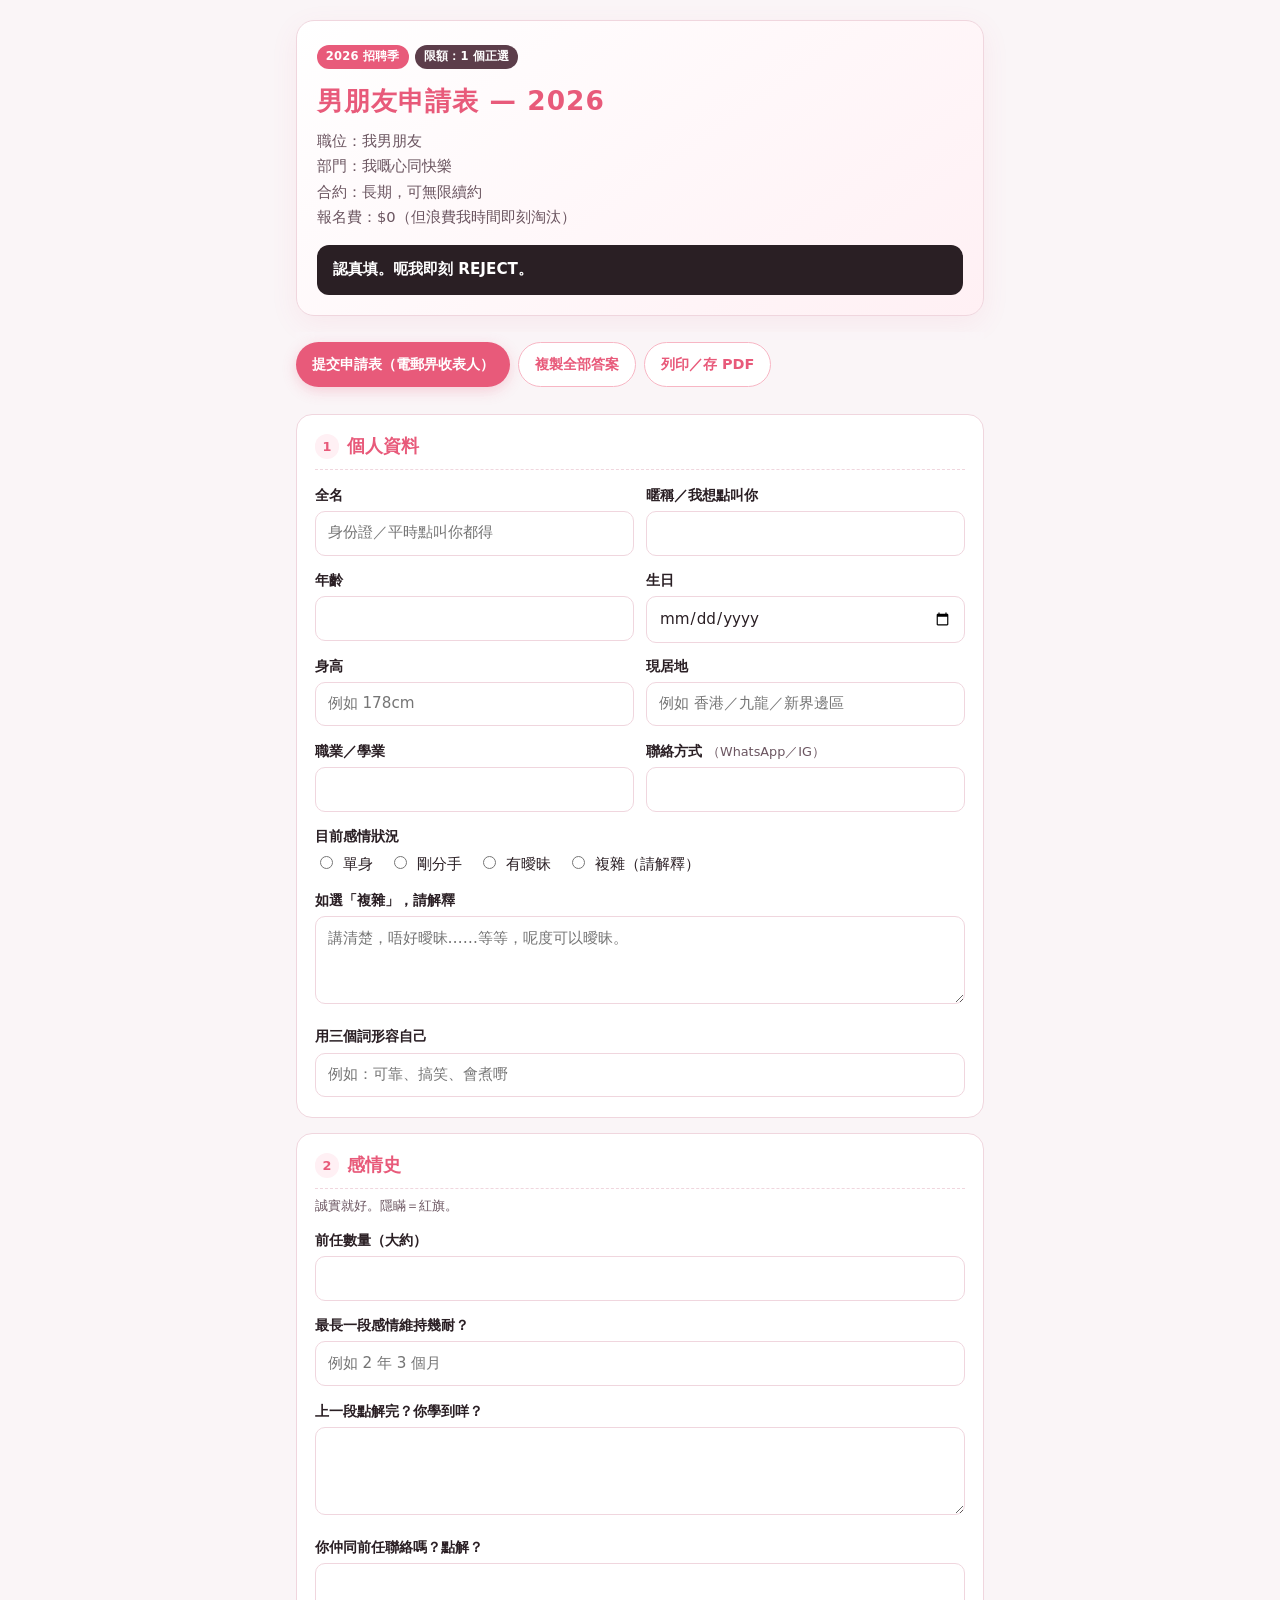
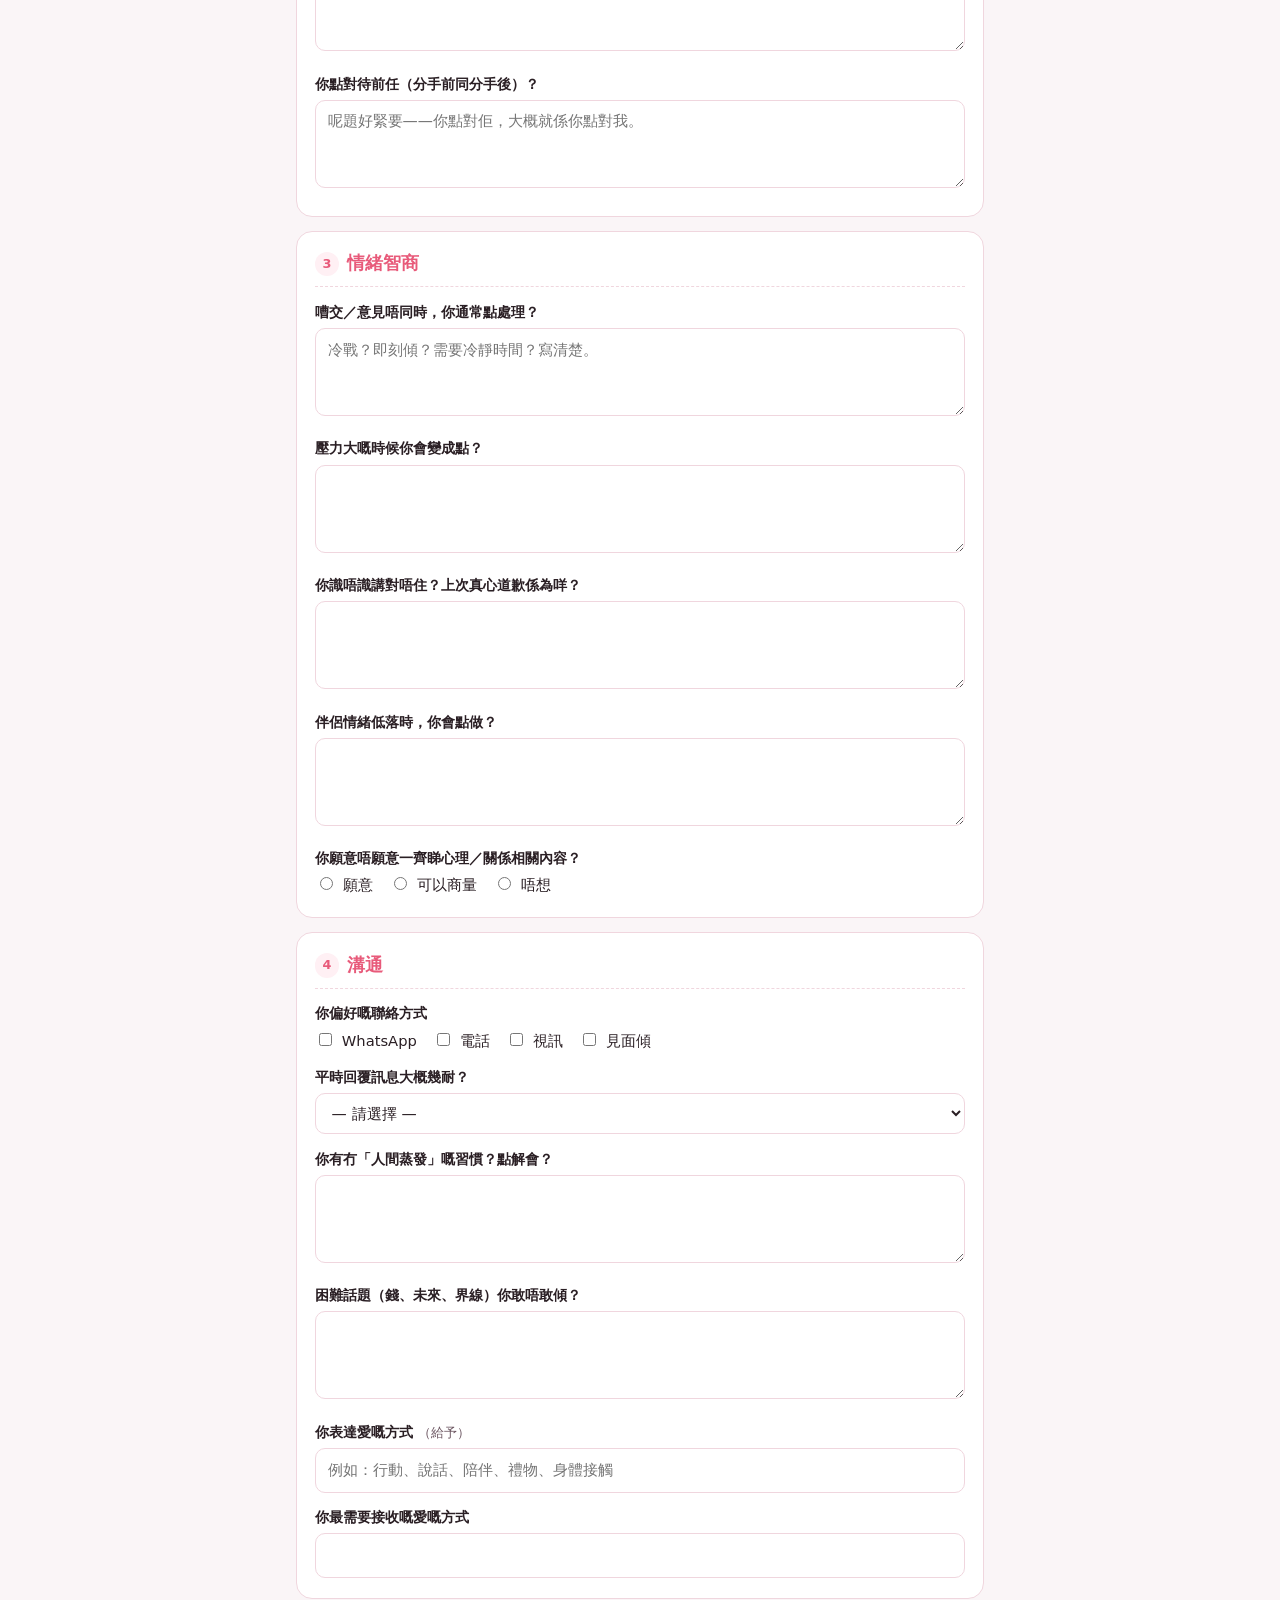
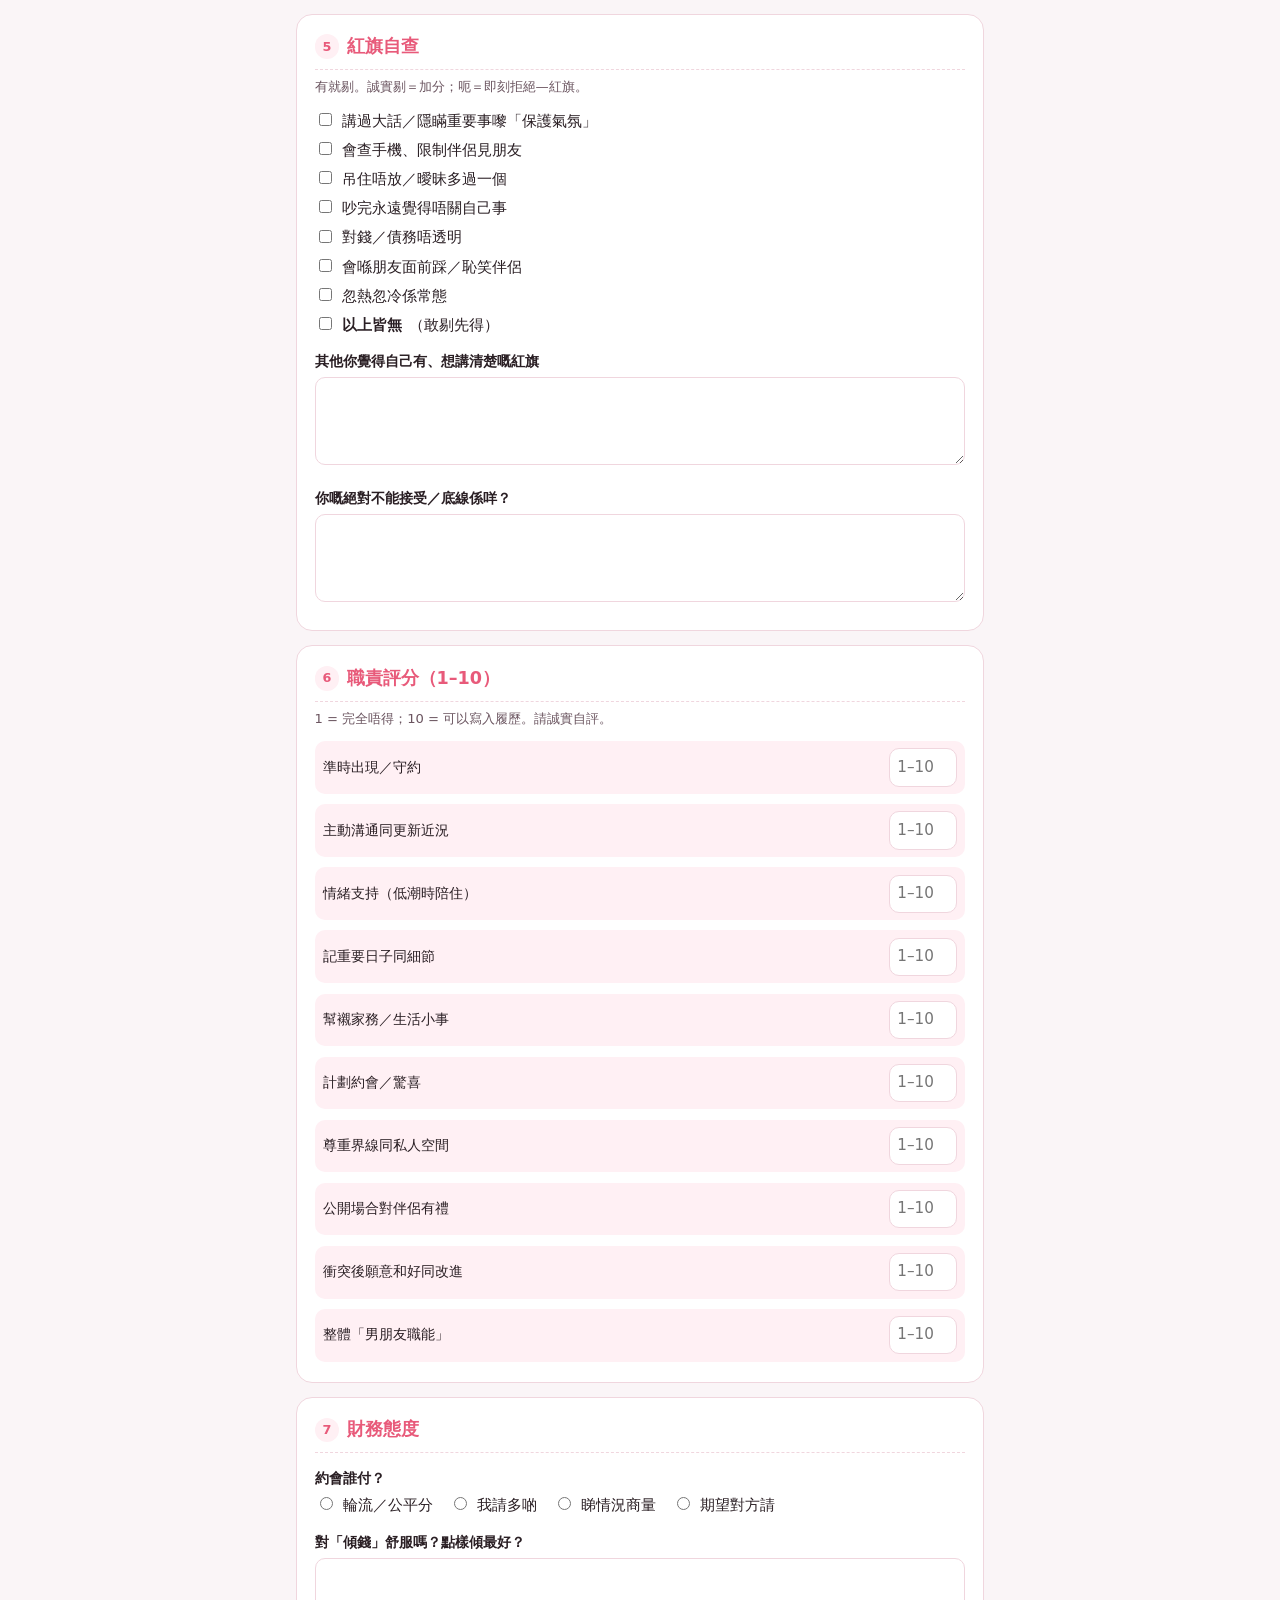
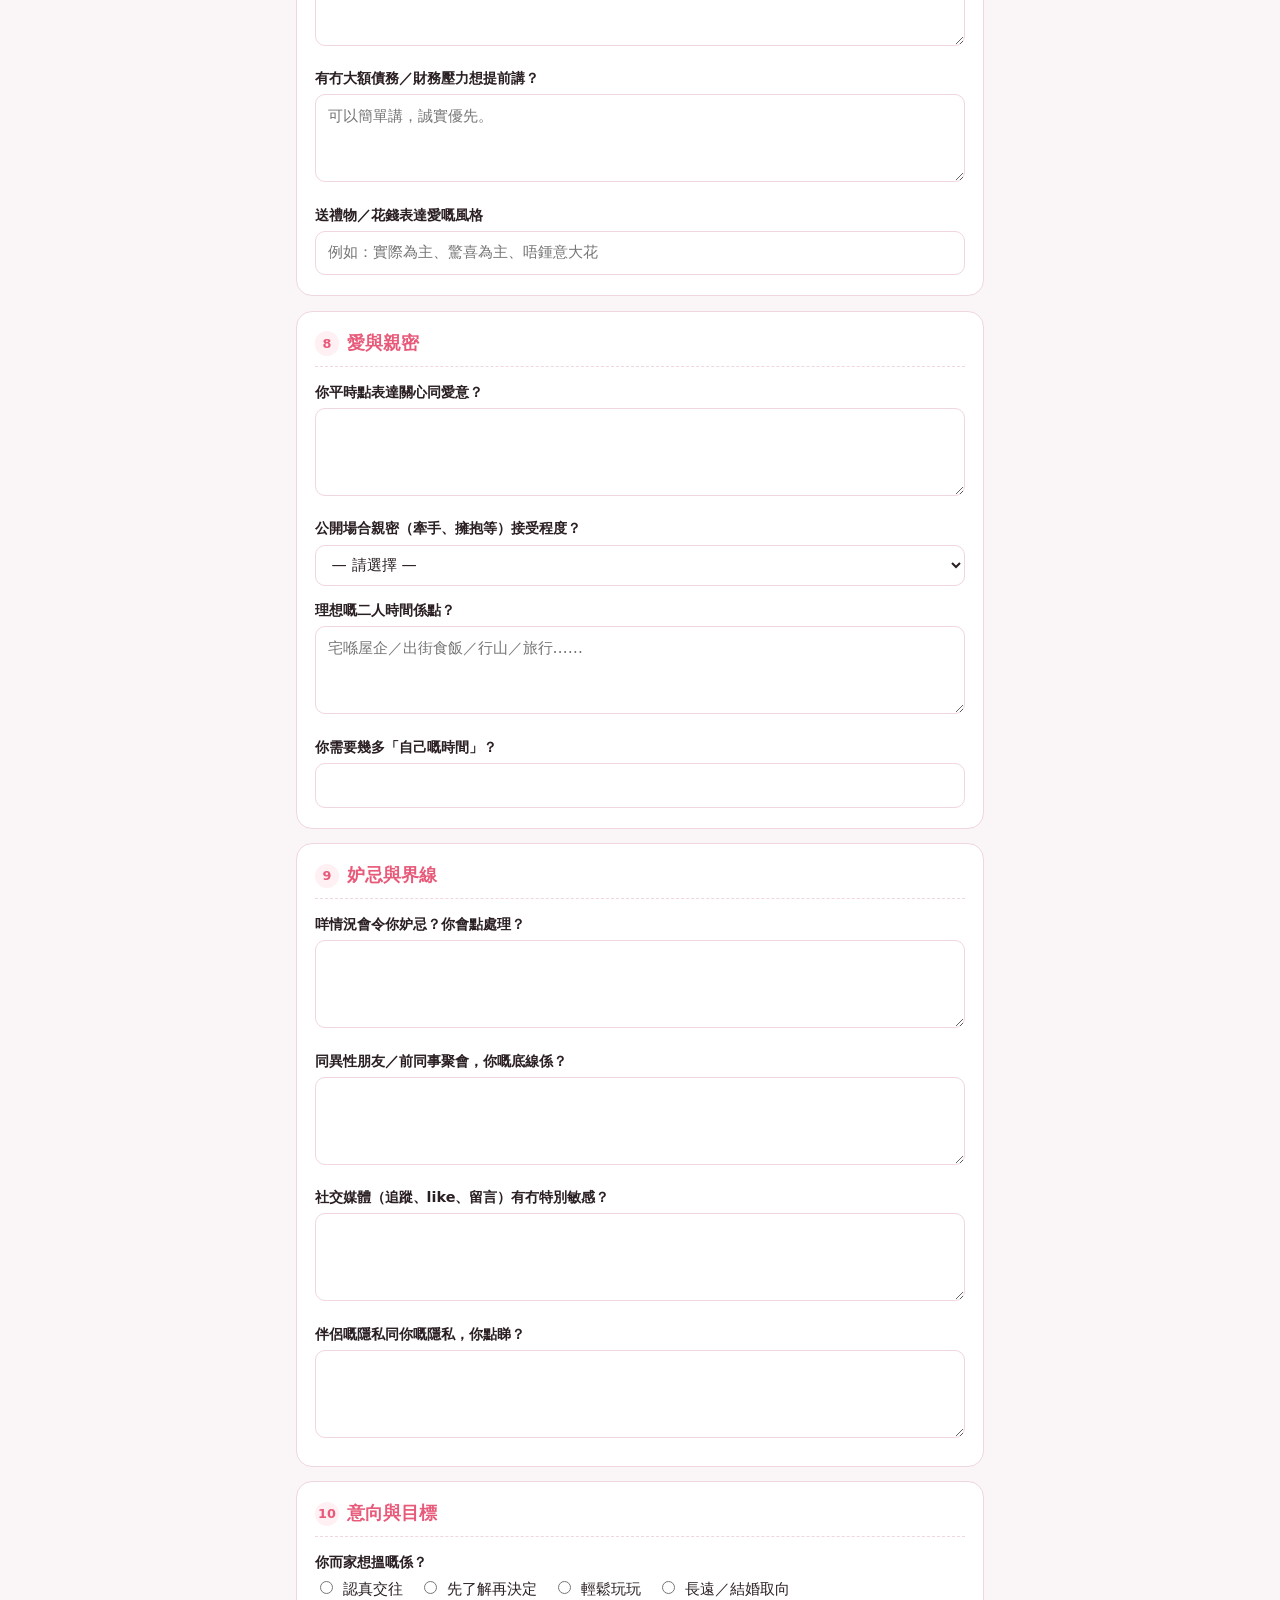
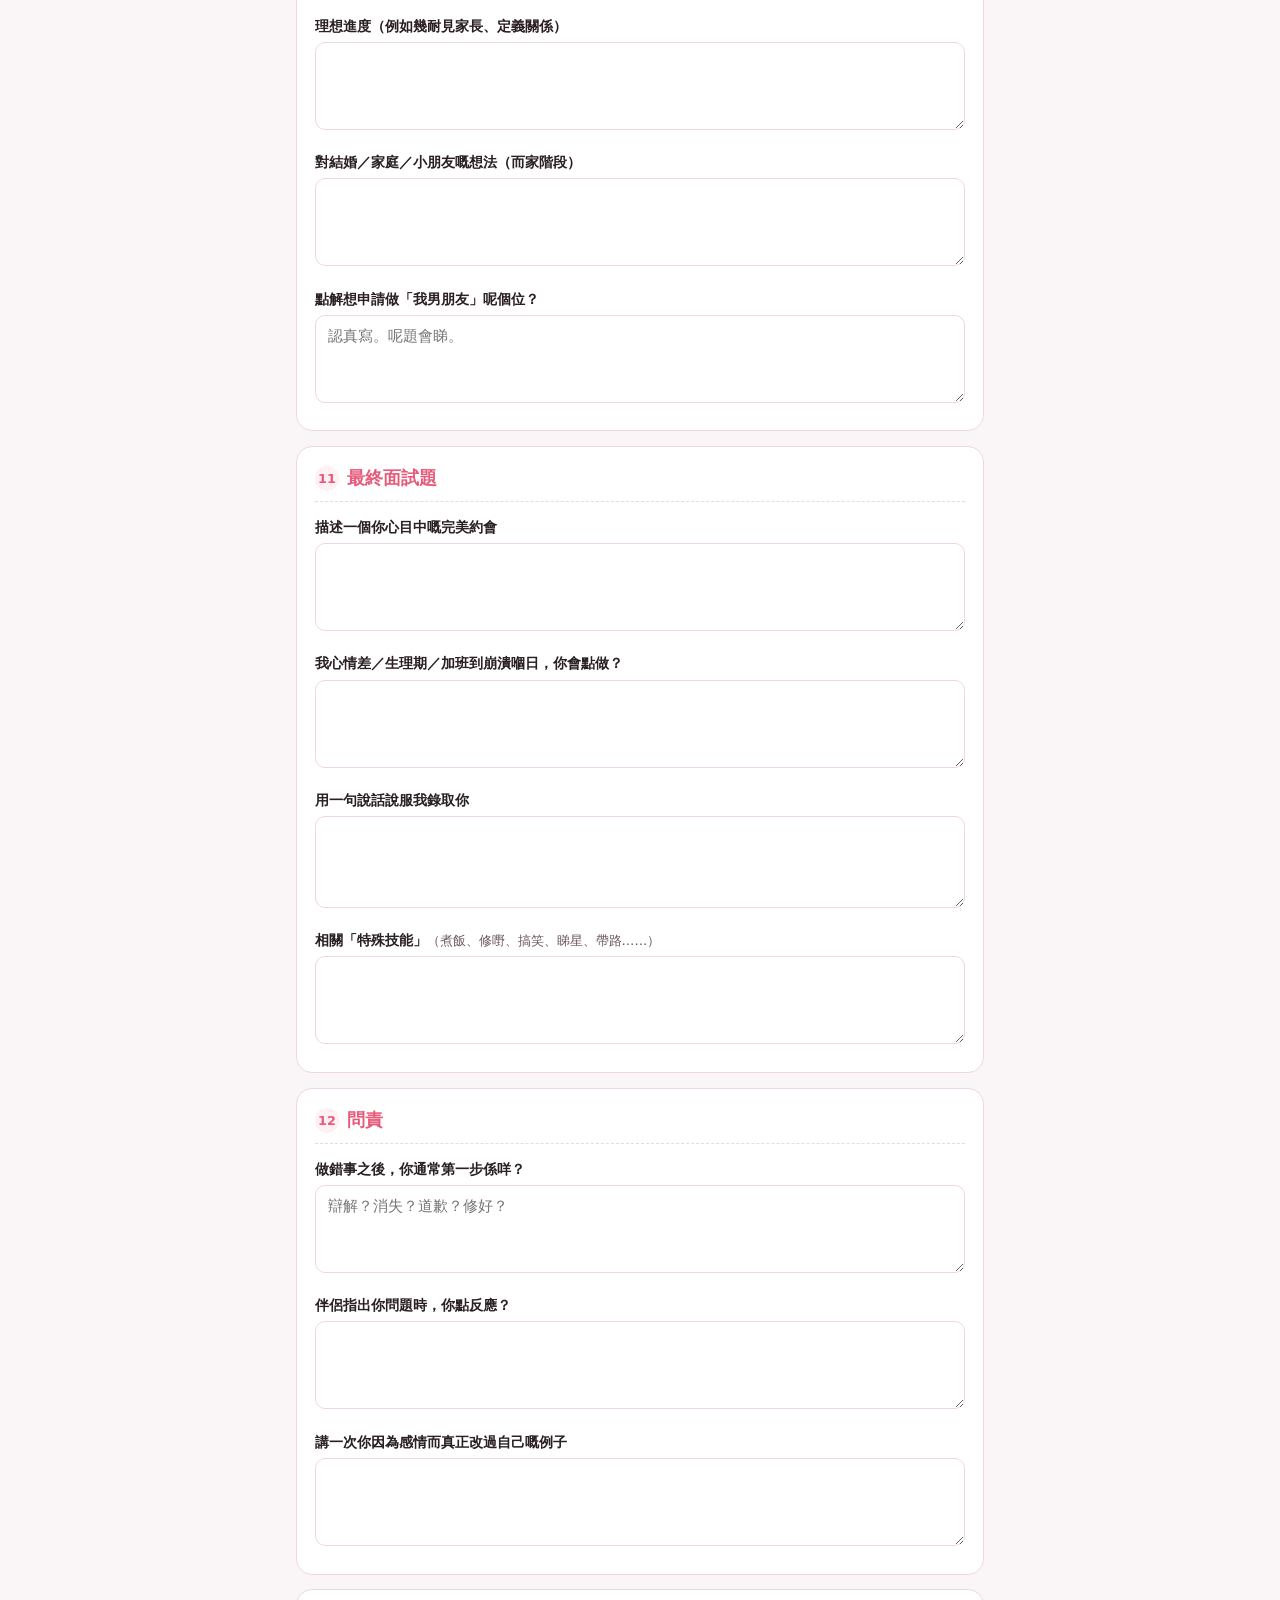
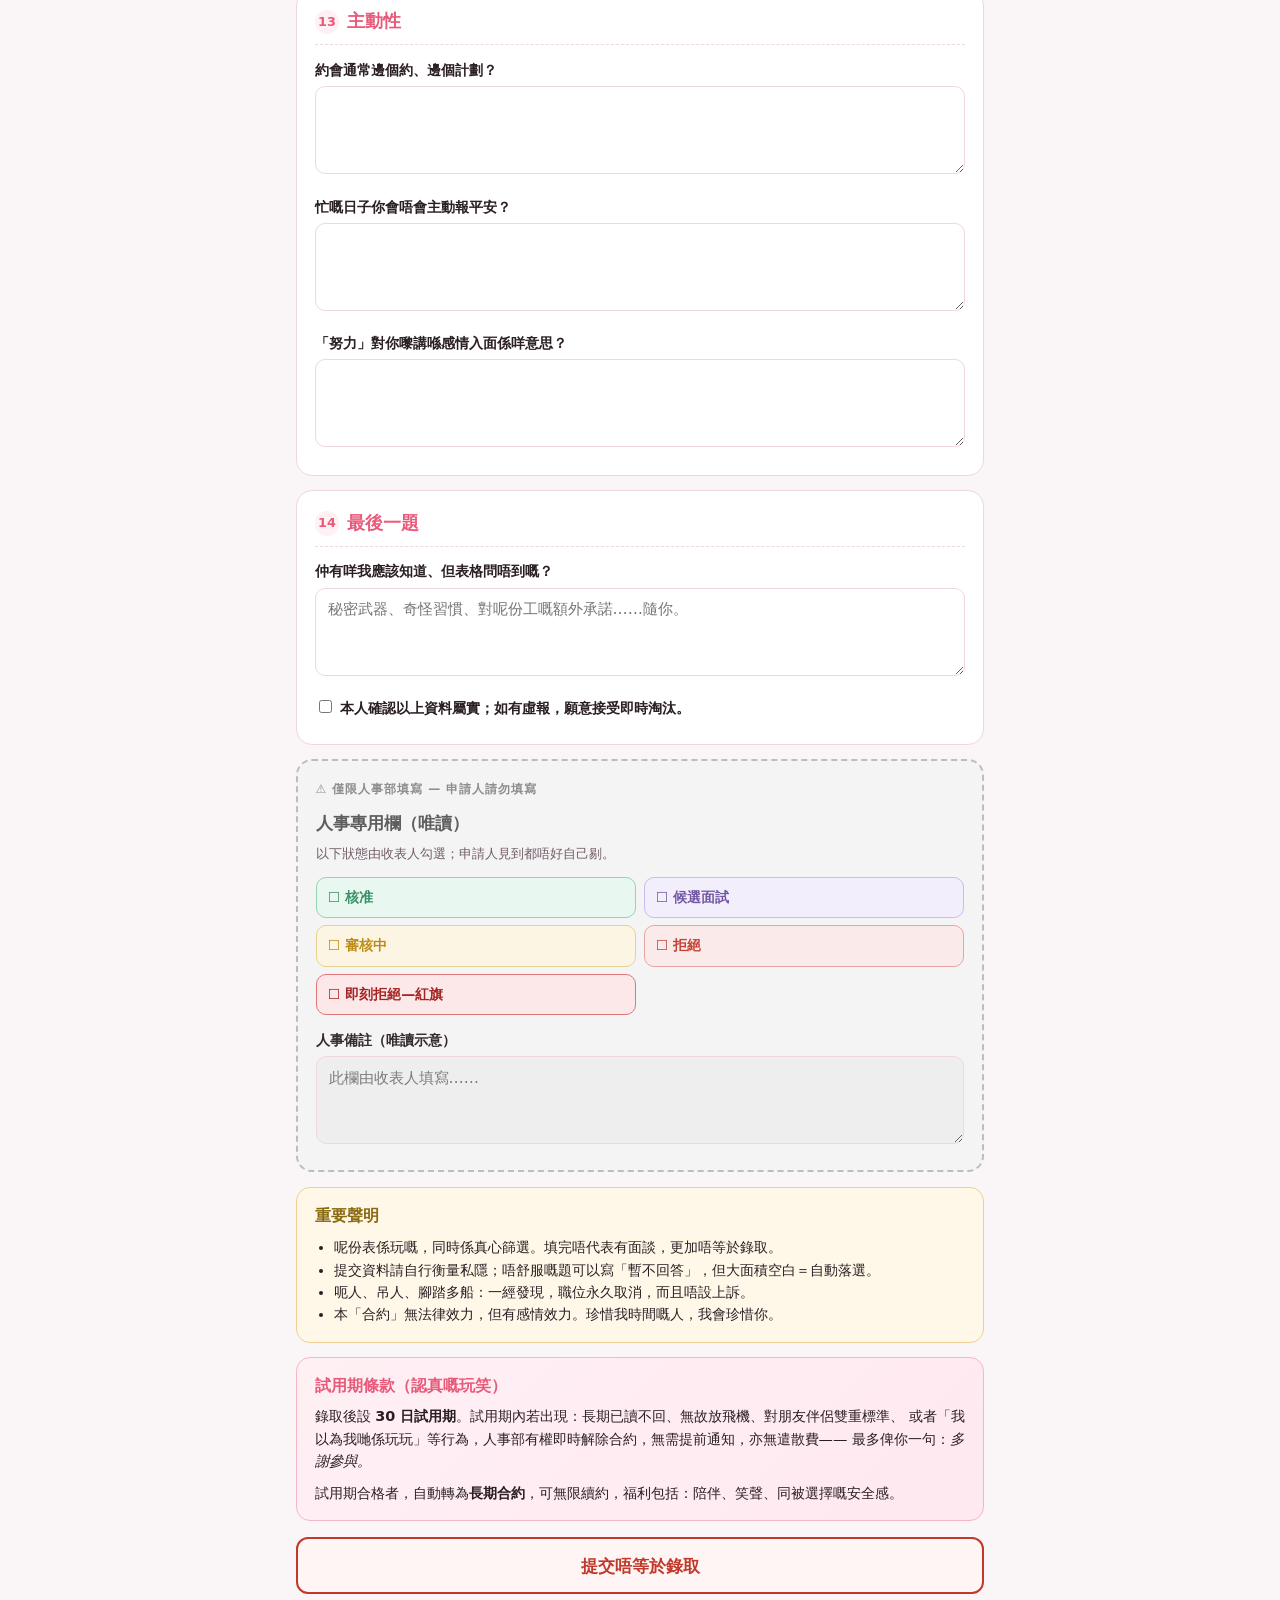
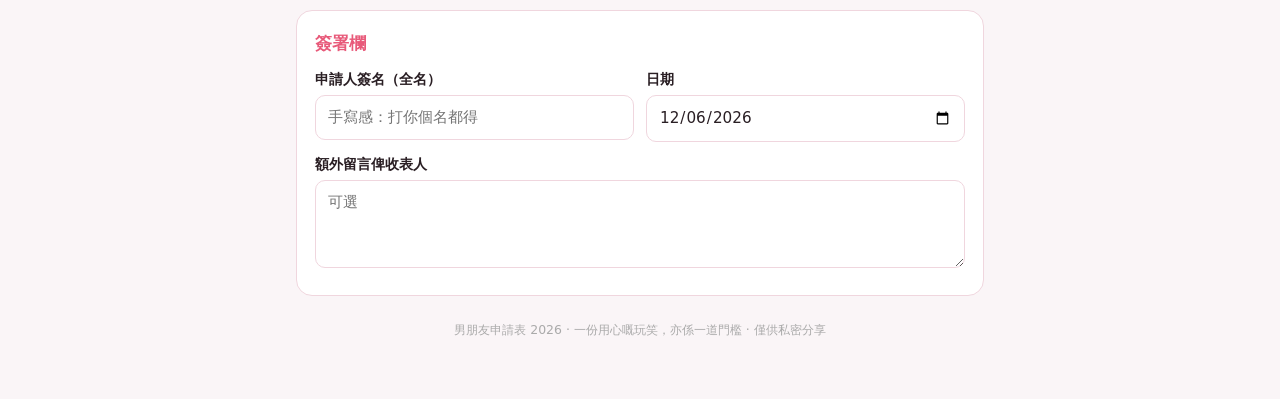
==== questionnaire/index.html @ 0c072207 "Add questionnaire form for GitHub Pages" ====
<!DOCTYPE html>
<html lang="zh-Hant-HK">
<head>
<meta charset="UTF-8" />
<meta name="viewport" content="width=device-width, initial-scale=1" />
<title>男朋友申請表 — 2026</title>
<style>
  :root {
    --pink: #e85a7a;
    --pink-soft: #fff0f4;
    --pink-mid: #f7b6c4;
    --ink: #2a1f24;
    --muted: #6b5560;
    --line: #f0d6de;
    --ok: #2d8a5e;
    --reject: #c0392b;
    --warn: #b8860b;
    --card: #ffffff;
    --bg: #faf5f7;
  }
  * { box-sizing: border-box; }
  html { scroll-behavior: smooth; }
  body {
    margin: 0;
    font-family: "PingFang HK", "PingFang TC", "Noto Sans TC", "Microsoft JhengHei",
      "Hiragino Sans CNS", system-ui, -apple-system, sans-serif;
    background: var(--bg);
    color: var(--ink);
    line-height: 1.55;
    font-size: 16px;
  }
  .wrap {
    max-width: 720px;
    margin: 0 auto;
    padding: 1.25rem 1rem 3rem;
  }
  header.app-header {
    background: linear-gradient(145deg, #fff 0%, var(--pink-soft) 100%);
    border: 1.5px solid var(--line);
    border-radius: 18px;
    padding: 1.5rem 1.25rem 1.25rem;
    margin-bottom: 1rem;
    box-shadow: 0 8px 28px rgba(232, 90, 122, 0.08);
  }
  .badge-row {
    display: flex;
    flex-wrap: wrap;
    gap: 0.4rem;
    margin-bottom: 0.75rem;
  }
  .badge {
    font-size: 0.72rem;
    font-weight: 600;
    letter-spacing: 0.02em;
    padding: 0.2rem 0.55rem;
    border-radius: 999px;
    background: var(--pink);
    color: #fff;
  }
  .badge.alt { background: #5c3d4a; }
  h1 {
    margin: 0 0 0.35rem;
    font-size: 1.65rem;
    letter-spacing: 0.04em;
    color: var(--pink);
  }
  .subtitle {
    margin: 0;
    font-size: 0.92rem;
    color: var(--muted);
  }
  .subtitle li { margin: 0.15rem 0; list-style: none; }
  .subtitle ul { margin: 0.5rem 0 0; padding: 0; }
  .intro {
    margin-top: 1rem;
    padding: 0.85rem 1rem;
    background: #2a1f24;
    color: #fff;
    border-radius: 12px;
    font-weight: 600;
    font-size: 0.95rem;
  }
  .toolbar {
    display: flex;
    flex-wrap: wrap;
    gap: 0.5rem;
    margin: 1rem 0;
    position: sticky;
    top: 0;
    z-index: 20;
    background: rgba(250, 245, 247, 0.92);
    backdrop-filter: blur(8px);
    padding: 0.6rem 0;
    border-bottom: 1px solid transparent;
  }
  button.action {
    appearance: none;
    border: none;
    cursor: pointer;
    font: inherit;
    font-weight: 600;
    font-size: 0.9rem;
    padding: 0.65rem 1rem;
    border-radius: 999px;
    background: var(--pink);
    color: #fff;
    box-shadow: 0 4px 14px rgba(232, 90, 122, 0.25);
  }
  button.action.secondary {
    background: #fff;
    color: var(--pink);
    border: 1.5px solid var(--pink-mid);
    box-shadow: none;
  }
  button.action:active { transform: scale(0.98); }
  #copy-toast {
    display: none;
    font-size: 0.85rem;
    color: var(--ok);
    font-weight: 600;
    align-self: center;
  }
  section.card {
    background: var(--card);
    border: 1.5px solid var(--line);
    border-radius: 16px;
    padding: 1.15rem 1.1rem 1.25rem;
    margin-bottom: 0.9rem;
  }
  section.card h2 {
    margin: 0 0 0.85rem;
    font-size: 1.1rem;
    color: var(--pink);
    display: flex;
    align-items: center;
    gap: 0.45rem;
    border-bottom: 1.5px dashed var(--line);
    padding-bottom: 0.55rem;
  }
  section.card h2 .num {
    display: inline-flex;
    align-items: center;
    justify-content: center;
    width: 1.55rem;
    height: 1.55rem;
    border-radius: 50%;
    background: var(--pink-soft);
    color: var(--pink);
    font-size: 0.8rem;
    font-weight: 700;
    flex-shrink: 0;
  }
  .hint {
    font-size: 0.82rem;
    color: var(--muted);
    margin: -0.4rem 0 0.75rem;
  }
  .field {
    margin-bottom: 0.85rem;
  }
  .field:last-child { margin-bottom: 0; }
  label.lbl {
    display: block;
    font-weight: 600;
    font-size: 0.9rem;
    margin-bottom: 0.3rem;
  }
  .sublbl {
    font-weight: 400;
    color: var(--muted);
    font-size: 0.8rem;
  }
  input[type="text"],
  input[type="number"],
  input[type="date"],
  input[type="tel"],
  input[type="email"],
  select,
  textarea {
    width: 100%;
    font: inherit;
    font-size: 0.95rem;
    padding: 0.6rem 0.75rem;
    border: 1.5px solid var(--line);
    border-radius: 10px;
    background: #fff;
    color: var(--ink);
    transition: border-color 0.15s;
  }
  input:focus, select:focus, textarea:focus {
    outline: none;
    border-color: var(--pink);
    box-shadow: 0 0 0 3px rgba(232, 90, 122, 0.15);
  }
  textarea { min-height: 88px; resize: vertical; }
  .row-2 {
    display: grid;
    grid-template-columns: 1fr 1fr;
    gap: 0.75rem;
  }
  @media (max-width: 520px) {
    .row-2 { grid-template-columns: 1fr; }
  }
  .checks {
    display: flex;
    flex-direction: column;
    gap: 0.4rem;
  }
  .checks label, .inline-checks label {
    display: flex;
    align-items: flex-start;
    gap: 0.45rem;
    font-size: 0.92rem;
    font-weight: 400;
    cursor: pointer;
  }
  .checks input, .inline-checks input {
    margin-top: 0.2rem;
    accent-color: var(--pink);
    flex-shrink: 0;
  }
  .inline-checks {
    display: flex;
    flex-wrap: wrap;
    gap: 0.55rem 1rem;
  }
  .rating-grid {
    display: flex;
    flex-direction: column;
    gap: 0.65rem;
  }
  .rating-row {
    display: grid;
    grid-template-columns: 1fr auto;
    gap: 0.5rem;
    align-items: center;
    padding: 0.45rem 0.55rem;
    background: var(--pink-soft);
    border-radius: 10px;
  }
  .rating-row span { font-size: 0.88rem; }
  .rating-row input[type="number"] {
    width: 4.2rem;
    text-align: center;
    padding: 0.4rem;
  }
  /* HR-only block */
  .hr-block {
    background: #f4f4f5;
    border: 2px dashed #bbb;
    border-radius: 16px;
    padding: 1.15rem 1.1rem;
    margin-bottom: 0.9rem;
    position: relative;
    opacity: 0.95;
  }
  .hr-block h2 {
    margin: 0 0 0.5rem;
    font-size: 1.05rem;
    color: #555;
  }
  .hr-stamp {
    font-size: 0.75rem;
    font-weight: 700;
    color: #888;
    letter-spacing: 0.08em;
    text-transform: uppercase;
    margin-bottom: 0.75rem;
  }
  .hr-block .status-grid {
    display: grid;
    grid-template-columns: 1fr 1fr;
    gap: 0.45rem;
  }
  @media (max-width: 520px) {
    .hr-block .status-grid { grid-template-columns: 1fr; }
  }
  .status-chip {
    padding: 0.55rem 0.7rem;
    border-radius: 10px;
    border: 1.5px solid #ccc;
    background: #eee;
    color: #666;
    font-size: 0.88rem;
    font-weight: 600;
    pointer-events: none;
    user-select: none;
  }
  .status-chip.approve { border-color: #8fd4ad; background: #e8f8ef; color: var(--ok); }
  .status-chip.interview { border-color: #c9b8f0; background: #f3eefc; color: #6b4fa0; }
  .status-chip.review { border-color: #e6d08a; background: #fdf6e3; color: var(--warn); }
  .status-chip.reject { border-color: #e8a0a0; background: #fceaea; color: var(--reject); }
  .status-chip.instant { border-color: #e07070; background: #fde8e8; color: #a01818; }
  .notice {
    background: #fff8e8;
    border: 1.5px solid #f0d090;
    border-radius: 14px;
    padding: 1rem 1.1rem;
    margin-bottom: 0.9rem;
    font-size: 0.9rem;
  }
  .notice h2 {
    margin: 0 0 0.5rem;
    font-size: 1rem;
    color: #8a6a10;
  }
  .notice ul { margin: 0.4rem 0 0; padding-left: 1.2rem; }
  .probation {
    background: linear-gradient(135deg, #fff0f4, #ffe8f0);
    border: 1.5px solid var(--pink-mid);
    border-radius: 14px;
    padding: 1rem 1.1rem;
    margin-bottom: 0.9rem;
    font-size: 0.9rem;
  }
  .probation h2 {
    margin: 0 0 0.4rem;
    font-size: 1rem;
    color: var(--pink);
  }
  .final-notice {
    text-align: center;
    font-weight: 700;
    font-size: 1.05rem;
    color: var(--reject);
    padding: 0.85rem;
    border: 2px solid var(--reject);
    border-radius: 12px;
    margin: 1rem 0;
    background: #fff5f5;
  }
  footer.sig {
    background: var(--card);
    border: 1.5px solid var(--line);
    border-radius: 16px;
    padding: 1.15rem 1.1rem;
  }
  footer.sig h2 {
    margin: 0 0 0.75rem;
    font-size: 1.05rem;
    color: var(--pink);
  }
  .footer-note {
    margin-top: 1.5rem;
    text-align: center;
    font-size: 0.78rem;
    color: #aaa;
  }

  @media print {
    body { background: #fff; font-size: 12pt; }
    .toolbar, #copy-toast, .no-print { display: none !important; }
    .wrap { max-width: none; padding: 0; }
    section.card, .hr-block, .notice, .probation, footer.sig, header.app-header {
      box-shadow: none;
      break-inside: avoid;
      page-break-inside: avoid;
    }
    input, textarea, select {
      border: 1px solid #999 !important;
      box-shadow: none !important;
    }
    .intro { background: #222 !important; -webkit-print-color-adjust: exact; print-color-adjust: exact; }
  }
</style>
</head>
<body>
<div class="wrap">

<header class="app-header">
  <div class="badge-row">
    <span class="badge">2026 招聘季</span>
    <span class="badge alt">限額：1 個正選</span>
  </div>
  <h1>男朋友申請表 — 2026</h1>
  <div class="subtitle">
    <ul>
      <li>職位：我男朋友</li>
      <li>部門：我嘅心同快樂</li>
      <li>合約：長期，可無限續約</li>
      <li>報名費：$0（但浪費我時間即刻淘汰）</li>
    </ul>
  </div>
  <div class="intro">認真填。呃我即刻 REJECT。</div>
</header>

<div class="toolbar no-print">
  <button type="submit" form="bf-form" class="action" id="btn-submit">提交申請表（電郵畀收表人）</button>
  <button type="button" class="action secondary" id="btn-copy">複製全部答案</button>
  <button type="button" class="action secondary" id="btn-print">列印／存 PDF</button>
  <span id="copy-toast">已複製 ✦</span>
  <span id="submit-toast" style="display:none;margin-left:8px;color:#0a7;">提交中…</span>
</div>

<form id="bf-form" autocomplete="on" action="https://formsubmit.co/vannessa200345@yahoo.com.hk" method="POST">
  <input type="hidden" name="_subject" value="男朋友申請表 2026 — 新申請" />
  <input type="hidden" name="_template" value="table" />
  <input type="hidden" name="_captcha" value="false" />
  <input type="hidden" name="_next" value="https://vannessa200345-ops.github.io/questionnaire/?submitted=1" />
  <input type="hidden" name="full_answers" id="full_answers" value="" />

  <!-- 1. 個人資料 -->
  <section class="card" id="sec-personal">
    <h2><span class="num">1</span> 個人資料</h2>
    <div class="row-2">
      <div class="field">
        <label class="lbl" for="name">全名</label>
        <input type="text" id="name" name="name" placeholder="身份證／平時點叫你都得" />
      </div>
      <div class="field">
        <label class="lbl" for="nickname">暱稱／我想點叫你</label>
        <input type="text" id="nickname" name="nickname" />
      </div>
    </div>
    <div class="row-2">
      <div class="field">
        <label class="lbl" for="age">年齡</label>
        <input type="number" id="age" name="age" min="18" max="99" />
      </div>
      <div class="field">
        <label class="lbl" for="birthday">生日</label>
        <input type="date" id="birthday" name="birthday" />
      </div>
    </div>
    <div class="row-2">
      <div class="field">
        <label class="lbl" for="height">身高</label>
        <input type="text" id="height" name="height" placeholder="例如 178cm" />
      </div>
      <div class="field">
        <label class="lbl" for="location">現居地</label>
        <input type="text" id="location" name="location" placeholder="例如 香港／九龍／新界邊區" />
      </div>
    </div>
    <div class="row-2">
      <div class="field">
        <label class="lbl" for="job">職業／學業</label>
        <input type="text" id="job" name="job" />
      </div>
      <div class="field">
        <label class="lbl" for="contact">聯絡方式 <span class="sublbl">（WhatsApp／IG）</span></label>
        <input type="text" id="contact" name="contact" />
      </div>
    </div>
    <div class="field">
      <label class="lbl">目前感情狀況</label>
      <div class="inline-checks">
        <label><input type="radio" name="status" value="單身" /> 單身</label>
        <label><input type="radio" name="status" value="剛分手" /> 剛分手</label>
        <label><input type="radio" name="status" value="有曖昧" /> 有曖昧</label>
        <label><input type="radio" name="status" value="複雜" /> 複雜（請解釋）</label>
      </div>
    </div>
    <div class="field">
      <label class="lbl" for="status_note">如選「複雜」，請解釋</label>
      <textarea id="status_note" name="status_note" placeholder="講清楚，唔好曖昧……等等，呢度可以曖昧。"></textarea>
    </div>
    <div class="field">
      <label class="lbl" for="three_words">用三個詞形容自己</label>
      <input type="text" id="three_words" name="three_words" placeholder="例如：可靠、搞笑、會煮嘢" />
    </div>
  </section>

  <!-- 2. 感情史 -->
  <section class="card" id="sec-history">
    <h2><span class="num">2</span> 感情史</h2>
    <p class="hint">誠實就好。隱瞞＝紅旗。</p>
    <div class="field">
      <label class="lbl" for="ex_count">前任數量（大約）</label>
      <input type="number" id="ex_count" name="ex_count" min="0" max="99" />
    </div>
    <div class="field">
      <label class="lbl" for="longest">最長一段感情維持幾耐？</label>
      <input type="text" id="longest" name="longest" placeholder="例如 2 年 3 個月" />
    </div>
    <div class="field">
      <label class="lbl" for="why_ended">上一段點解完？你學到咩？</label>
      <textarea id="why_ended" name="why_ended"></textarea>
    </div>
    <div class="field">
      <label class="lbl" for="still_talk">你仲同前任聯絡嗎？點解？</label>
      <textarea id="still_talk" name="still_talk"></textarea>
    </div>
    <div class="field">
      <label class="lbl" for="how_treat_ex">你點對待前任（分手前同分手後）？</label>
      <textarea id="how_treat_ex" name="how_treat_ex" placeholder="呢題好緊要——你點對佢，大概就係你點對我。"></textarea>
    </div>
  </section>

  <!-- 3. 情緒智商 -->
  <section class="card" id="sec-eq">
    <h2><span class="num">3</span> 情緒智商</h2>
    <div class="field">
      <label class="lbl" for="conflict">嘈交／意見唔同時，你通常點處理？</label>
      <textarea id="conflict" name="conflict" placeholder="冷戰？即刻傾？需要冷靜時間？寫清楚。"></textarea>
    </div>
    <div class="field">
      <label class="lbl" for="stress">壓力大嘅時候你會變成點？</label>
      <textarea id="stress" name="stress"></textarea>
    </div>
    <div class="field">
      <label class="lbl" for="apology">你識唔識講對唔住？上次真心道歉係為咩？</label>
      <textarea id="apology" name="apology"></textarea>
    </div>
    <div class="field">
      <label class="lbl" for="comfort">伴侶情緒低落時，你會點做？</label>
      <textarea id="comfort" name="comfort"></textarea>
    </div>
    <div class="field">
      <label class="lbl">你願意唔願意一齊睇心理／關係相關內容？</label>
      <div class="inline-checks">
        <label><input type="radio" name="therapy_ok" value="願意" /> 願意</label>
        <label><input type="radio" name="therapy_ok" value="可以商量" /> 可以商量</label>
        <label><input type="radio" name="therapy_ok" value="唔想" /> 唔想</label>
      </div>
    </div>
  </section>

  <!-- 4. 溝通 -->
  <section class="card" id="sec-comms">
    <h2><span class="num">4</span> 溝通</h2>
    <div class="field">
      <label class="lbl">你偏好嘅聯絡方式</label>
      <div class="inline-checks">
        <label><input type="checkbox" name="pref_wa" value="WhatsApp" /> WhatsApp</label>
        <label><input type="checkbox" name="pref_call" value="電話" /> 電話</label>
        <label><input type="checkbox" name="pref_vc" value="視訊" /> 視訊</label>
        <label><input type="checkbox" name="pref_irl" value="見面" /> 見面傾</label>
      </div>
    </div>
    <div class="field">
      <label class="lbl" for="reply_speed">平時回覆訊息大概幾耐？</label>
      <select id="reply_speed" name="reply_speed">
        <option value="">— 請選擇 —</option>
        <option>即刻（忙都回一句）</option>
        <option>幾分鐘內</option>
        <option>一小時內</option>
        <option>幾小時（忙）</option>
        <option>睇心情（⚠️ 有風險）</option>
      </select>
    </div>
    <div class="field">
      <label class="lbl" for="ghost">你有冇「人間蒸發」嘅習慣？點解會？</label>
      <textarea id="ghost" name="ghost"></textarea>
    </div>
    <div class="field">
      <label class="lbl" for="hard_talk">困難話題（錢、未來、界線）你敢唔敢傾？</label>
      <textarea id="hard_talk" name="hard_talk"></textarea>
    </div>
    <div class="field">
      <label class="lbl" for="love_lang_give">你表達愛嘅方式 <span class="sublbl">（給予）</span></label>
      <input type="text" id="love_lang_give" name="love_lang_give" placeholder="例如：行動、說話、陪伴、禮物、身體接觸" />
    </div>
    <div class="field">
      <label class="lbl" for="love_lang_need">你最需要接收嘅愛嘅方式</label>
      <input type="text" id="love_lang_need" name="love_lang_need" />
    </div>
  </section>

  <!-- 5. 紅旗自查 -->
  <section class="card" id="sec-redflags">
    <h2><span class="num">5</span> 紅旗自查</h2>
    <p class="hint">有就剔。誠實剔＝加分；呃＝即刻拒絕—紅旗。</p>
    <div class="checks">
      <label><input type="checkbox" name="rf_lie" value="說過大話掩飾" /> 講過大話／隱瞞重要事嚟「保護氣氛」</label>
      <label><input type="checkbox" name="rf_jealous" value="控制型妒忌" /> 會查手機、限制伴侶見朋友</label>
      <label><input type="checkbox" name="rf_bread" value="吊着不放" /> 吊住唔放／曖昧多過一個</label>
      <label><input type="checkbox" name="rf_blame" value="永遠唔係我錯" /> 吵完永遠覺得唔關自己事</label>
      <label><input type="checkbox" name="rf_money" value="錢唔清楚" /> 對錢／債務唔透明</label>
      <label><input type="checkbox" name="rf_disrespect" value="公開不尊重" /> 會喺朋友面前踩／恥笑伴侶</label>
      <label><input type="checkbox" name="rf_inconsistent" value="忽熱忽冷" /> 忽熱忽冷係常態</label>
      <label><input type="checkbox" name="rf_none" value="以上皆無" /> <strong>以上皆無</strong>（敢剔先得）</label>
    </div>
    <div class="field" style="margin-top:0.85rem">
      <label class="lbl" for="rf_other">其他你覺得自己有、想講清楚嘅紅旗</label>
      <textarea id="rf_other" name="rf_other"></textarea>
    </div>
    <div class="field">
      <label class="lbl" for="dealbreaker">你嘅絕對不能接受／底線係咩？</label>
      <textarea id="dealbreaker" name="dealbreaker"></textarea>
    </div>
  </section>

  <!-- 6. 職責評分 1-10 -->
  <section class="card" id="sec-duties">
    <h2><span class="num">6</span> 職責評分（1–10）</h2>
    <p class="hint">1 = 完全唔得；10 = 可以寫入履歷。請誠實自評。</p>
    <div class="rating-grid">
      <div class="rating-row">
        <span>準時出現／守約</span>
        <input type="number" name="duty_punctual" min="1" max="10" placeholder="1–10" />
      </div>
      <div class="rating-row">
        <span>主動溝通同更新近況</span>
        <input type="number" name="duty_comms" min="1" max="10" placeholder="1–10" />
      </div>
      <div class="rating-row">
        <span>情緒支持（低潮時陪住）</span>
        <input type="number" name="duty_support" min="1" max="10" placeholder="1–10" />
      </div>
      <div class="rating-row">
        <span>記重要日子同細節</span>
        <input type="number" name="duty_memory" min="1" max="10" placeholder="1–10" />
      </div>
      <div class="rating-row">
        <span>幫襯家務／生活小事</span>
        <input type="number" name="duty_chores" min="1" max="10" placeholder="1–10" />
      </div>
      <div class="rating-row">
        <span>計劃約會／驚喜</span>
        <input type="number" name="duty_dates" min="1" max="10" placeholder="1–10" />
      </div>
      <div class="rating-row">
        <span>尊重界線同私人空間</span>
        <input type="number" name="duty_boundaries" min="1" max="10" placeholder="1–10" />
      </div>
      <div class="rating-row">
        <span>公開場合對伴侶有禮</span>
        <input type="number" name="duty_respect" min="1" max="10" placeholder="1–10" />
      </div>
      <div class="rating-row">
        <span>衝突後願意和好同改進</span>
        <input type="number" name="duty_repair" min="1" max="10" placeholder="1–10" />
      </div>
      <div class="rating-row">
        <span>整體「男朋友職能」</span>
        <input type="number" name="duty_overall" min="1" max="10" placeholder="1–10" />
      </div>
    </div>
  </section>

  <!-- 7. 財務 -->
  <section class="card" id="sec-finance">
    <h2><span class="num">7</span> 財務態度</h2>
    <div class="field">
      <label class="lbl">約會誰付？</label>
      <div class="inline-checks">
        <label><input type="radio" name="who_pays" value="輪流／公平分" /> 輪流／公平分</label>
        <label><input type="radio" name="who_pays" value="我請多啲" /> 我請多啲</label>
        <label><input type="radio" name="who_pays" value="睇情況商量" /> 睇情況商量</label>
        <label><input type="radio" name="who_pays" value="期望對方請" /> 期望對方請</label>
      </div>
    </div>
    <div class="field">
      <label class="lbl" for="money_talk">對「傾錢」舒服嗎？點樣傾最好？</label>
      <textarea id="money_talk" name="money_talk"></textarea>
    </div>
    <div class="field">
      <label class="lbl" for="debt">有冇大額債務／財務壓力想提前講？</label>
      <textarea id="debt" name="debt" placeholder="可以簡單講，誠實優先。"></textarea>
    </div>
    <div class="field">
      <label class="lbl" for="gift_style">送禮物／花錢表達愛嘅風格</label>
      <input type="text" id="gift_style" name="gift_style" placeholder="例如：實際為主、驚喜為主、唔鍾意大花" />
    </div>
  </section>

  <!-- 8. 愛與親密 -->
  <section class="card" id="sec-affection">
    <h2><span class="num">8</span> 愛與親密</h2>
    <div class="field">
      <label class="lbl" for="affection_show">你平時點表達關心同愛意？</label>
      <textarea id="affection_show" name="affection_show"></textarea>
    </div>
    <div class="field">
      <label class="lbl" for="pda">公開場合親密（牽手、擁抱等）接受程度？</label>
      <select id="pda" name="pda">
        <option value="">— 請選擇 —</option>
        <option>完全 OK</option>
        <option>輕輕得</option>
        <option>視場合</option>
        <option>比較低調</option>
      </select>
    </div>
    <div class="field">
      <label class="lbl" for="quality_time">理想嘅二人時間係點？</label>
      <textarea id="quality_time" name="quality_time" placeholder="宅喺屋企／出街食飯／行山／旅行……"></textarea>
    </div>
    <div class="field">
      <label class="lbl" for="need_space">你需要幾多「自己嘅時間」？</label>
      <input type="text" id="need_space" name="need_space" />
    </div>
  </section>

  <!-- 9. 妒忌與界線 -->
  <section class="card" id="sec-jealousy">
    <h2><span class="num">9</span> 妒忌與界線</h2>
    <div class="field">
      <label class="lbl" for="jealous_trigger">咩情況會令你妒忌？你會點處理？</label>
      <textarea id="jealous_trigger" name="jealous_trigger"></textarea>
    </div>
    <div class="field">
      <label class="lbl" for="friends_opposite">同異性朋友／前同事聚會，你嘅底線係？</label>
      <textarea id="friends_opposite" name="friends_opposite"></textarea>
    </div>
    <div class="field">
      <label class="lbl" for="social_media">社交媒體（追蹤、like、留言）有冇特別敏感？</label>
      <textarea id="social_media" name="social_media"></textarea>
    </div>
    <div class="field">
      <label class="lbl" for="privacy">伴侶嘅隱私同你嘅隱私，你點睇？</label>
      <textarea id="privacy" name="privacy"></textarea>
    </div>
  </section>

  <!-- 10. 意向 -->
  <section class="card" id="sec-intentions">
    <h2><span class="num">10</span> 意向與目標</h2>
    <div class="field">
      <label class="lbl">你而家想搵嘅係？</label>
      <div class="inline-checks">
        <label><input type="radio" name="looking_for" value="認真交往" /> 認真交往</label>
        <label><input type="radio" name="looking_for" value="先了解再決定" /> 先了解再決定</label>
        <label><input type="radio" name="looking_for" value="輕鬆玩玩" /> 輕鬆玩玩</label>
        <label><input type="radio" name="looking_for" value="結婚取向" /> 長遠／結婚取向</label>
      </div>
    </div>
    <div class="field">
      <label class="lbl" for="timeline">理想進度（例如幾耐見家長、定義關係）</label>
      <textarea id="timeline" name="timeline"></textarea>
    </div>
    <div class="field">
      <label class="lbl" for="kids">對結婚／家庭／小朋友嘅想法（而家階段）</label>
      <textarea id="kids" name="kids"></textarea>
    </div>
    <div class="field">
      <label class="lbl" for="why_me">點解想申請做「我男朋友」呢個位？</label>
      <textarea id="why_me" name="why_me" placeholder="認真寫。呢題會睇。"></textarea>
    </div>
  </section>

  <!-- 11. 最終面試題 -->
  <section class="card" id="sec-interview">
    <h2><span class="num">11</span> 最終面試題</h2>
    <div class="field">
      <label class="lbl" for="perfect_date">描述一個你心目中嘅完美約會</label>
      <textarea id="perfect_date" name="perfect_date"></textarea>
    </div>
    <div class="field">
      <label class="lbl" for="bad_day">我心情差／生理期／加班到崩潰嗰日，你會點做？</label>
      <textarea id="bad_day" name="bad_day"></textarea>
    </div>
    <div class="field">
      <label class="lbl" for="one_sentence">用一句說話說服我錄取你</label>
      <textarea id="one_sentence" name="one_sentence" rows="3"></textarea>
    </div>
    <div class="field">
      <label class="lbl" for="special_skills">相關「特殊技能」<span class="sublbl">（煮飯、修嘢、搞笑、睇星、帶路……）</span></label>
      <textarea id="special_skills" name="special_skills"></textarea>
    </div>
  </section>

  <!-- 12. 問責 -->
  <section class="card" id="sec-accountability">
    <h2><span class="num">12</span> 問責</h2>
    <div class="field">
      <label class="lbl" for="mistake">做錯事之後，你通常第一步係咩？</label>
      <textarea id="mistake" name="mistake" placeholder="辯解？消失？道歉？修好？"></textarea>
    </div>
    <div class="field">
      <label class="lbl" for="feedback">伴侶指出你問題時，你點反應？</label>
      <textarea id="feedback" name="feedback"></textarea>
    </div>
    <div class="field">
      <label class="lbl" for="change_example">講一次你因為感情而真正改過自己嘅例子</label>
      <textarea id="change_example" name="change_example"></textarea>
    </div>
  </section>

  <!-- 13. 主動性 -->
  <section class="card" id="sec-initiative">
    <h2><span class="num">13</span> 主動性</h2>
    <div class="field">
      <label class="lbl" for="who_plans">約會通常邊個約、邊個計劃？</label>
      <textarea id="who_plans" name="who_plans"></textarea>
    </div>
    <div class="field">
      <label class="lbl" for="check_in">忙嘅日子你會唔會主動報平安？</label>
      <textarea id="check_in" name="check_in"></textarea>
    </div>
    <div class="field">
      <label class="lbl" for="effort">「努力」對你嚟講喺感情入面係咩意思？</label>
      <textarea id="effort" name="effort"></textarea>
    </div>
  </section>

  <!-- 14. 最後一題 -->
  <section class="card" id="sec-finalq">
    <h2><span class="num">14</span> 最後一題</h2>
    <div class="field">
      <label class="lbl" for="final_q">仲有咩我應該知道、但表格問唔到嘅？</label>
      <textarea id="final_q" name="final_q" placeholder="秘密武器、奇怪習慣、對呢份工嘅額外承諾……隨你。"></textarea>
    </div>
    <div class="field">
      <label class="lbl">
        <input type="checkbox" name="honest_declare" value="我確認以上屬實" />
        本人確認以上資料屬實；如有虛報，願意接受即時淘汰。
      </label>
    </div>
  </section>

  <!-- HR Only -->
  <div class="hr-block" id="sec-hr" aria-disabled="true">
    <div class="hr-stamp">⚠ 僅限人事部填寫 — 申請人請勿填寫</div>
    <h2>人事專用欄（唯讀）</h2>
    <p class="hint" style="margin-top:0">以下狀態由收表人勾選；申請人見到都唔好自己剔。</p>
    <div class="status-grid">
      <div class="status-chip approve">☐ 核准</div>
      <div class="status-chip interview">☐ 候選面試</div>
      <div class="status-chip review">☐ 審核中</div>
      <div class="status-chip reject">☐ 拒絕</div>
      <div class="status-chip instant">☐ 即刻拒絕—紅旗</div>
    </div>
    <div class="field" style="margin-top:0.85rem">
      <label class="lbl">人事備註（唯讀示意）</label>
      <textarea readonly placeholder="此欄由收表人填寫……" style="background:#eee;color:#888;"></textarea>
    </div>
  </div>

  <!-- Important notice -->
  <div class="notice" id="sec-notice">
    <h2>重要聲明</h2>
    <ul>
      <li>呢份表係玩嘅，同時係真心篩選。填完唔代表有面談，更加唔等於錄取。</li>
      <li>提交資料請自行衡量私隱；唔舒服嘅題可以寫「暫不回答」，但大面積空白＝自動落選。</li>
      <li>呃人、吊人、腳踏多船：一經發現，職位永久取消，而且唔設上訴。</li>
      <li>本「合約」無法律效力，但有感情效力。珍惜我時間嘅人，我會珍惜你。</li>
    </ul>
  </div>

  <!-- Probation joke -->
  <div class="probation" id="sec-probation">
    <h2>試用期條款（認真嘅玩笑）</h2>
    <p style="margin:0">
      錄取後設 <strong>30 日試用期</strong>。試用期內若出現：長期已讀不回、無故放飛機、對朋友伴侶雙重標準、
      或者「我以為我哋係玩玩」等行為，人事部有權即時解除合約，無需提前通知，亦無遣散費——
      最多俾你一句：<em>多謝參與。</em>
    </p>
    <p style="margin:0.6rem 0 0">
      試用期合格者，自動轉為<strong>長期合約</strong>，可無限續約，福利包括：陪伴、笑聲、同被選擇嘅安全感。
    </p>
  </div>

  <div class="final-notice">提交唔等於錄取</div>

  <!-- Signature -->
  <footer class="sig" id="sec-sign">
    <h2>簽署欄</h2>
    <div class="row-2">
      <div class="field">
        <label class="lbl" for="sign_name">申請人簽名（全名）</label>
        <input type="text" id="sign_name" name="sign_name" placeholder="手寫感：打你個名都得" />
      </div>
      <div class="field">
        <label class="lbl" for="sign_date">日期</label>
        <input type="date" id="sign_date" name="sign_date" />
      </div>
    </div>
    <div class="field">
      <label class="lbl" for="sign_note">額外留言俾收表人</label>
      <textarea id="sign_note" name="sign_note" rows="2" placeholder="可選"></textarea>
    </div>
  </footer>

</form>

<p class="footer-note">男朋友申請表 2026 · 一份用心嘅玩笑，亦係一道門檻 · 僅供私密分享</p>

</div>

<script>
(function () {
  const form = document.getElementById("bf-form");
  const toast = document.getElementById("copy-toast");

  function labelFor(el) {
    if (!el) return "";
    if (el.type === "checkbox" || el.type === "radio") {
      const wrap = el.closest("label");
      if (wrap) {
        return wrap.textContent.replace(/\s+/g, " ").trim();
      }
    }
    const id = el.id;
    if (id) {
      const lab = form.querySelector('label[for="' + id + '"]');
      if (lab) return lab.textContent.replace(/\s+/g, " ").trim();
    }
    const prev = el.closest(".field");
    if (prev) {
      const lab = prev.querySelector("label.lbl");
      if (lab) return lab.textContent.replace(/\s+/g, " ").trim();
    }
    return el.name || "";
  }

  function sectionTitle(el) {
    const sec = el.closest("section.card, footer.sig");
    if (!sec) return "";
    const h = sec.querySelector("h2");
    return h ? h.textContent.replace(/\s+/g, " ").trim() : "";
  }

  function collectAnswers() {
    const lines = [];
    lines.push("【男朋友申請表 — 2026】");
    lines.push("職位：我男朋友｜部門：我嘅心同快樂");
    lines.push("————————————");

    let lastSec = "";
    const handledRadio = new Set();
    const handledCheckGroup = new Set();

    const fields = form.querySelectorAll("input, textarea, select");
    fields.forEach(function (el) {
      if (el.closest(".hr-block")) return;
      if (el.type === "checkbox" && el.name === "honest_declare") {
        const sec = sectionTitle(el);
        if (sec && sec !== lastSec) {
          lines.push("");
          lines.push("■ " + sec);
          lastSec = sec;
        }
        lines.push((el.checked ? "☑ " : "☐ ") + labelFor(el));
        return;
      }

      if (el.type === "radio") {
        if (handledRadio.has(el.name)) return;
        handledRadio.add(el.name);
        const checked = form.querySelector('input[type="radio"][name="' + el.name + '"]:checked');
        const sec = sectionTitle(el);
        if (sec && sec !== lastSec) {
          lines.push("");
          lines.push("■ " + sec);
          lastSec = sec;
        }
        const groupLabel = labelFor(el.closest(".field") ? el.closest(".field").querySelector('input[type="radio"]') : el);
        // Use field label
        const field = el.closest(".field");
        let q = "";
        if (field) {
          const lab = field.querySelector("label.lbl");
          q = lab ? lab.textContent.replace(/\s+/g, " ").trim() : el.name;
        }
        lines.push(q + "：" + (checked ? checked.value : "（未填）"));
        return;
      }

      if (el.type === "checkbox") {
        // Group checkboxes in same field
        const field = el.closest(".field") || el.closest(".checks");
        const groupKey = field ? (field.className + (field.querySelector("label.lbl") || {}).textContent) : el.name;
        if (el.closest(".checks") && el.closest(".checks").querySelector("label.lbl") === null) {
          // red flag list — collect once
          if (handledCheckGroup.has("redflags")) return;
          // We'll collect all at once when we hit first
        }
        if (el.closest("#sec-redflags .checks")) {
          if (handledCheckGroup.has("rf")) return;
          handledCheckGroup.add("rf");
          const sec = sectionTitle(el);
          if (sec && sec !== lastSec) {
            lines.push("");
            lines.push("■ " + sec);
            lastSec = sec;
          }
          lines.push("紅旗自查：");
          el.closest(".checks").querySelectorAll('input[type="checkbox"]').forEach(function (cb) {
            const t = cb.parentElement.textContent.replace(/\s+/g, " ").trim();
            lines.push((cb.checked ? "  ☑ " : "  ☐ ") + t);
          });
          return;
        }
        if (el.closest(".inline-checks")) {
          const fieldEl = el.closest(".field");
          const key = fieldEl ? fieldEl.querySelector("label.lbl") && fieldEl.querySelector("label.lbl").textContent : el.name;
          if (handledCheckGroup.has(key)) return;
          handledCheckGroup.add(key);
          const sec = sectionTitle(el);
          if (sec && sec !== lastSec) {
            lines.push("");
            lines.push("■ " + sec);
            lastSec = sec;
          }
          const q = fieldEl && fieldEl.querySelector("label.lbl")
            ? fieldEl.querySelector("label.lbl").textContent.replace(/\s+/g, " ").trim()
            : el.name;
          const picked = [];
          fieldEl.querySelectorAll('input[type="checkbox"]').forEach(function (cb) {
            if (cb.checked) picked.push(cb.value || cb.parentElement.textContent.trim());
          });
          lines.push(q + "：" + (picked.length ? picked.join("、") : "（未填）"));
          return;
        }
        return;
      }

      // text, number, date, textarea, select
      if (el.readOnly) return;
      const sec = sectionTitle(el);
      if (sec && sec !== lastSec) {
        lines.push("");
        lines.push("■ " + sec);
        lastSec = sec;
      }
      const q = labelFor(el);
      let val = (el.value || "").trim();
      if (!val) val = "（未填）";
      lines.push(q + "：" + val);
    });

    lines.push("");
    lines.push("————————————");
    lines.push("※ 提交唔等於錄取");
    return lines.join("\n");
  }

  document.getElementById("btn-copy").addEventListener("click", function () {
    const text = collectAnswers();
    function showOk() {
      toast.style.display = "inline";
      setTimeout(function () { toast.style.display = "none"; }, 2500);
    }
    if (navigator.clipboard && navigator.clipboard.writeText) {
      navigator.clipboard.writeText(text).then(showOk).catch(function () {
        fallbackCopy(text);
        showOk();
      });
    } else {
      fallbackCopy(text);
      showOk();
    }
  });

  function fallbackCopy(text) {
    const ta = document.createElement("textarea");
    ta.value = text;
    ta.style.position = "fixed";
    ta.style.left = "-9999px";
    document.body.appendChild(ta);
    ta.select();
    try { document.execCommand("copy"); } catch (e) {}
    document.body.removeChild(ta);
  }

  document.getElementById("btn-print").addEventListener("click", function () {
    window.print();
  });

  form.addEventListener("submit", function () {
    var fa = document.getElementById("full_answers");
    if (fa) fa.value = collectAnswers();
    var st = document.getElementById("submit-toast");
    if (st) st.style.display = "inline";
  });

  if (location.search.indexOf("submitted=1") !== -1) {
    var note = document.createElement("div");
    note.className = "intro";
    note.style.background = "#e8fff0";
    note.style.padding = "12px";
    note.style.margin = "12px 0";
    note.textContent = "申請已提交！收表人會喺電郵收到你嘅答案 ✦";
    var wrap = document.querySelector(".page") || document.body;
    wrap.insertBefore(note, wrap.firstChild);
  }

  // Default sign date to today
  var d = document.getElementById("sign_date");
  if (d && !d.value) {
    var now = new Date();
    var m = String(now.getMonth() + 1).padStart(2, "0");
    var day = String(now.getDate()).padStart(2, "0");
    d.value = now.getFullYear() + "-" + m + "-" + day;
  }
})();
</script>
</body>
</html>
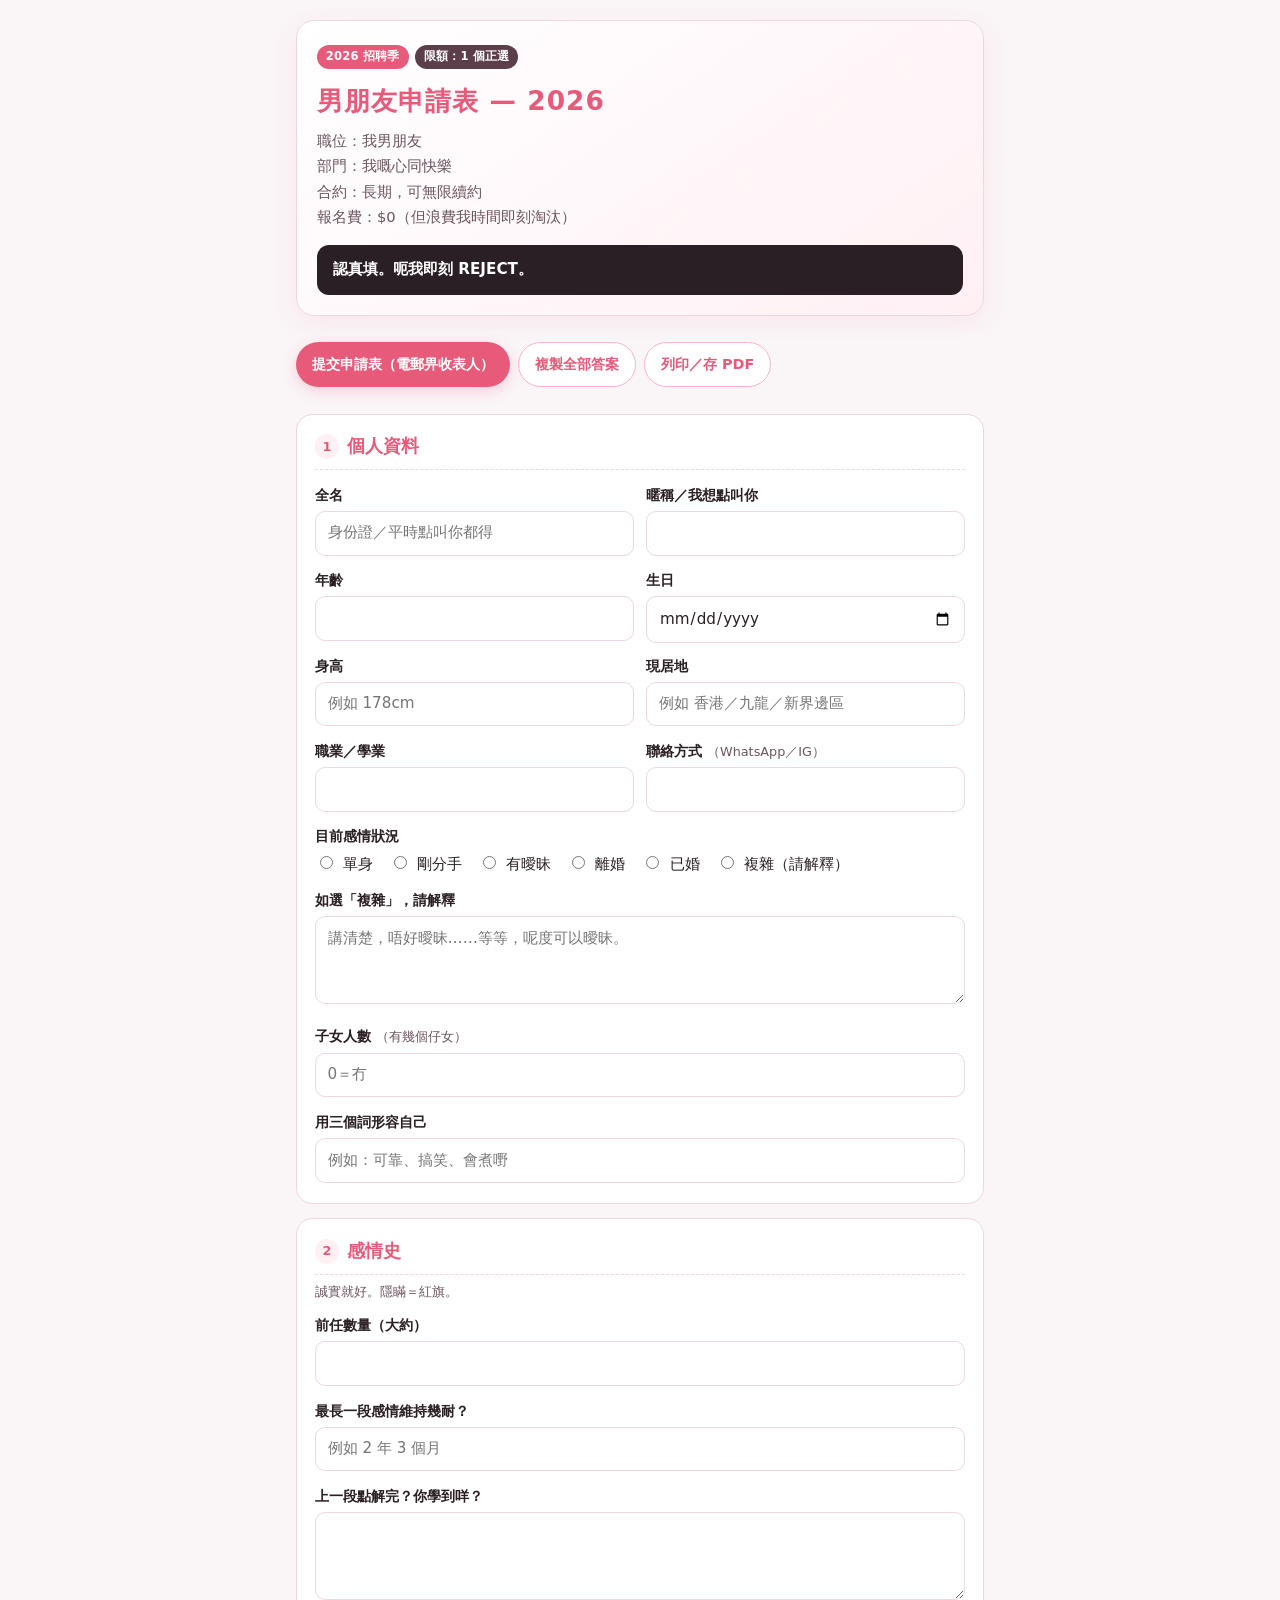
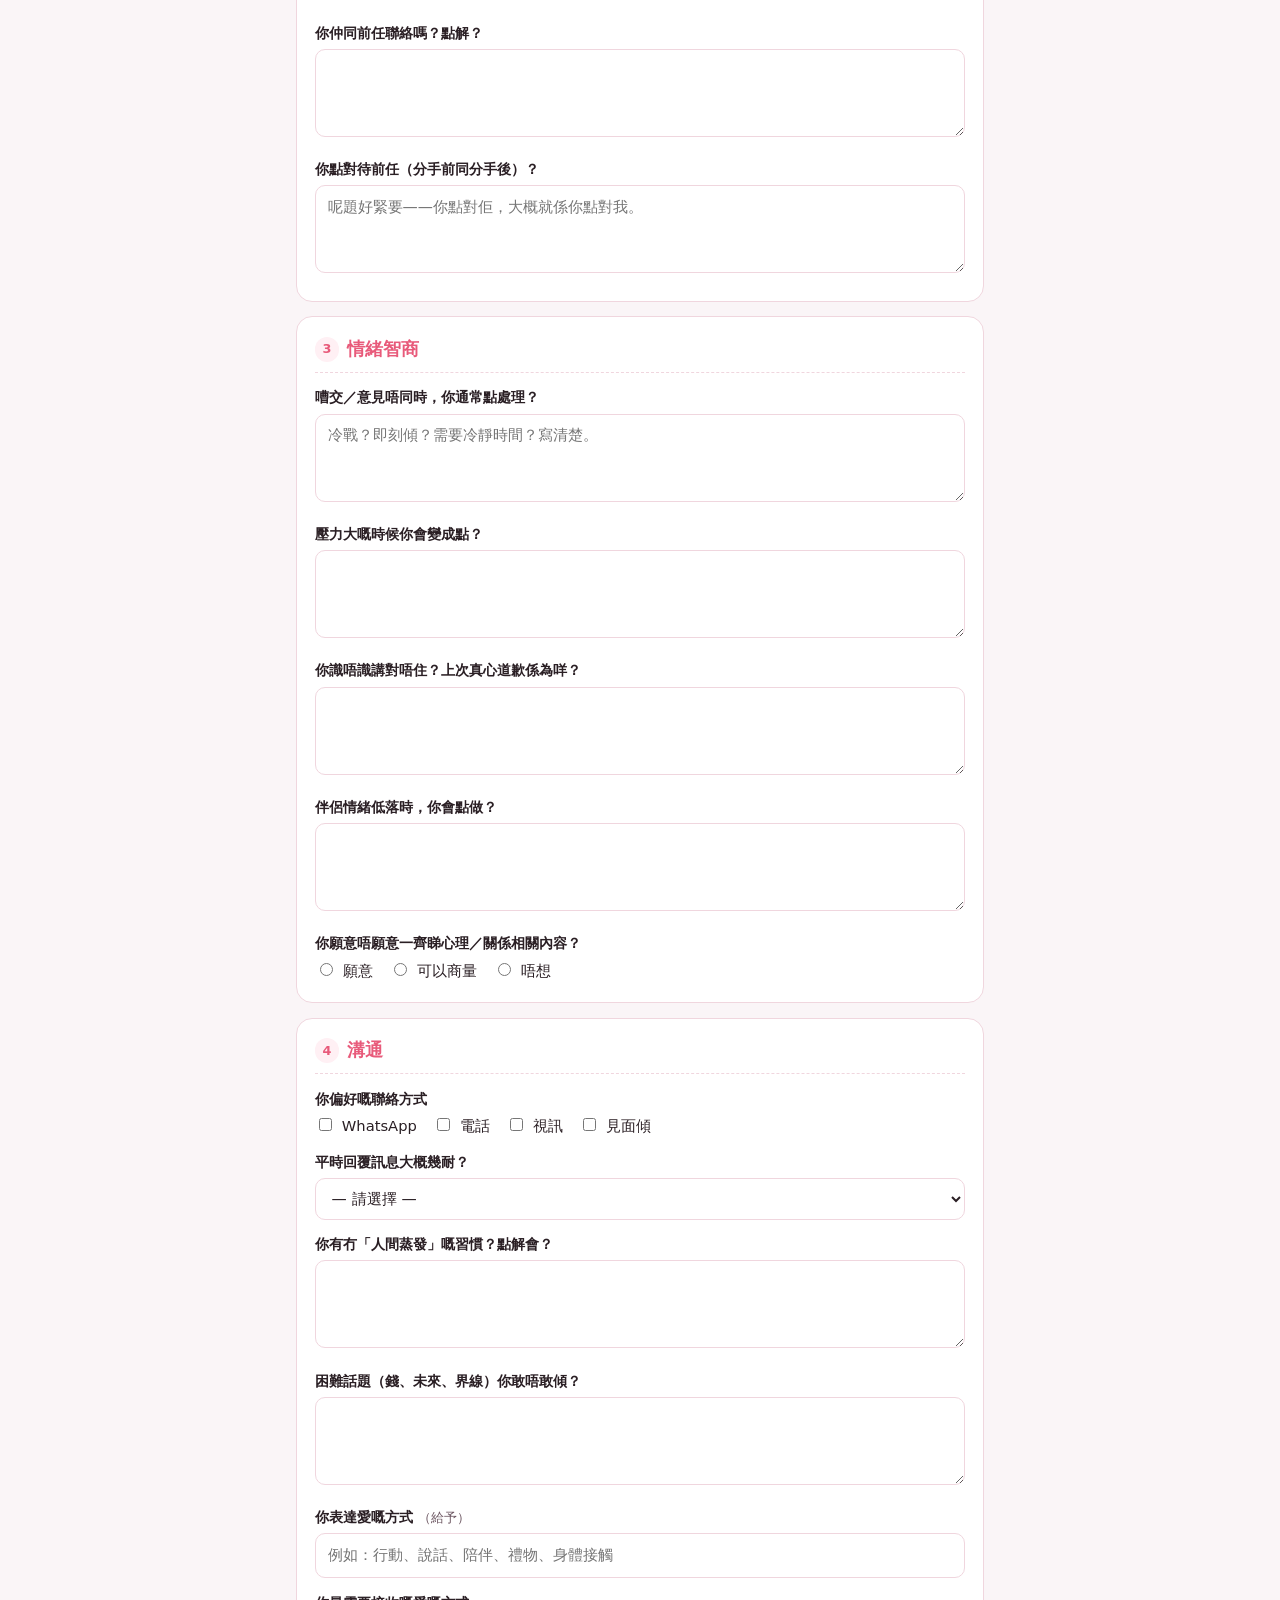
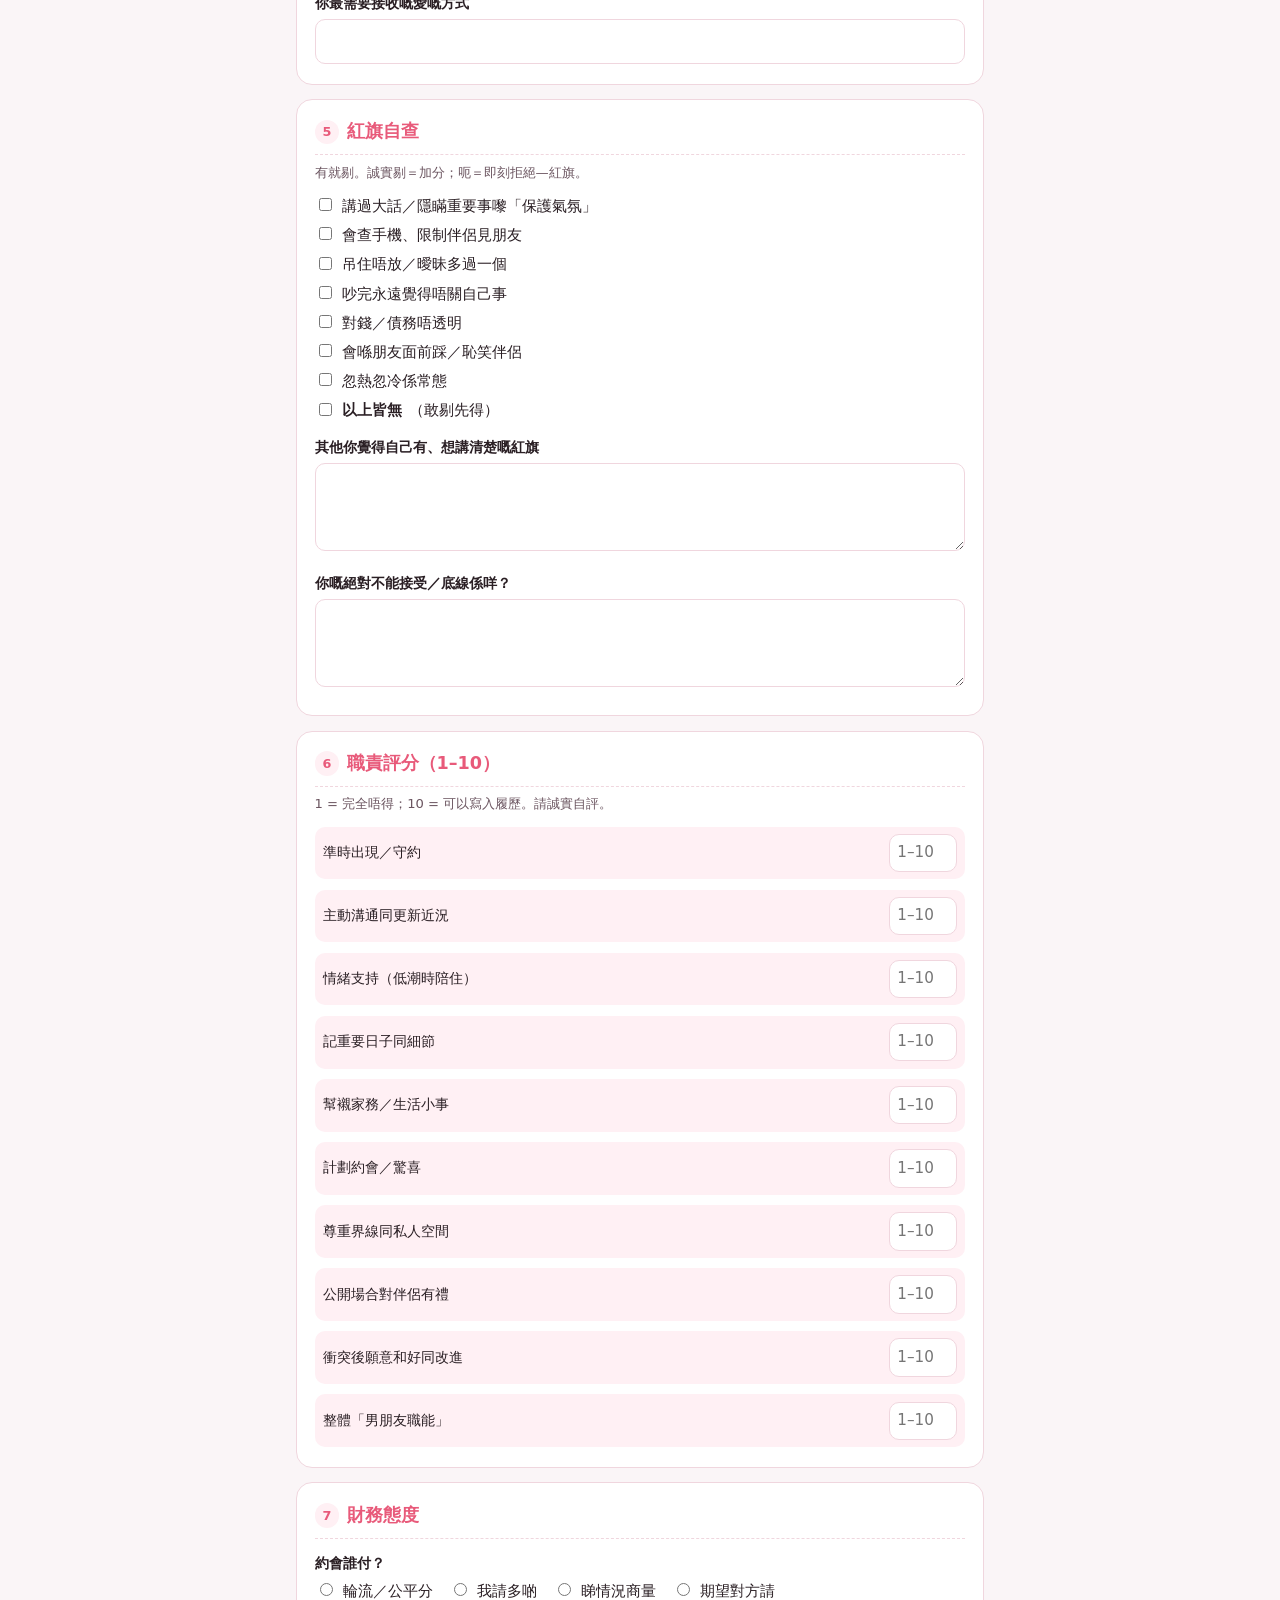
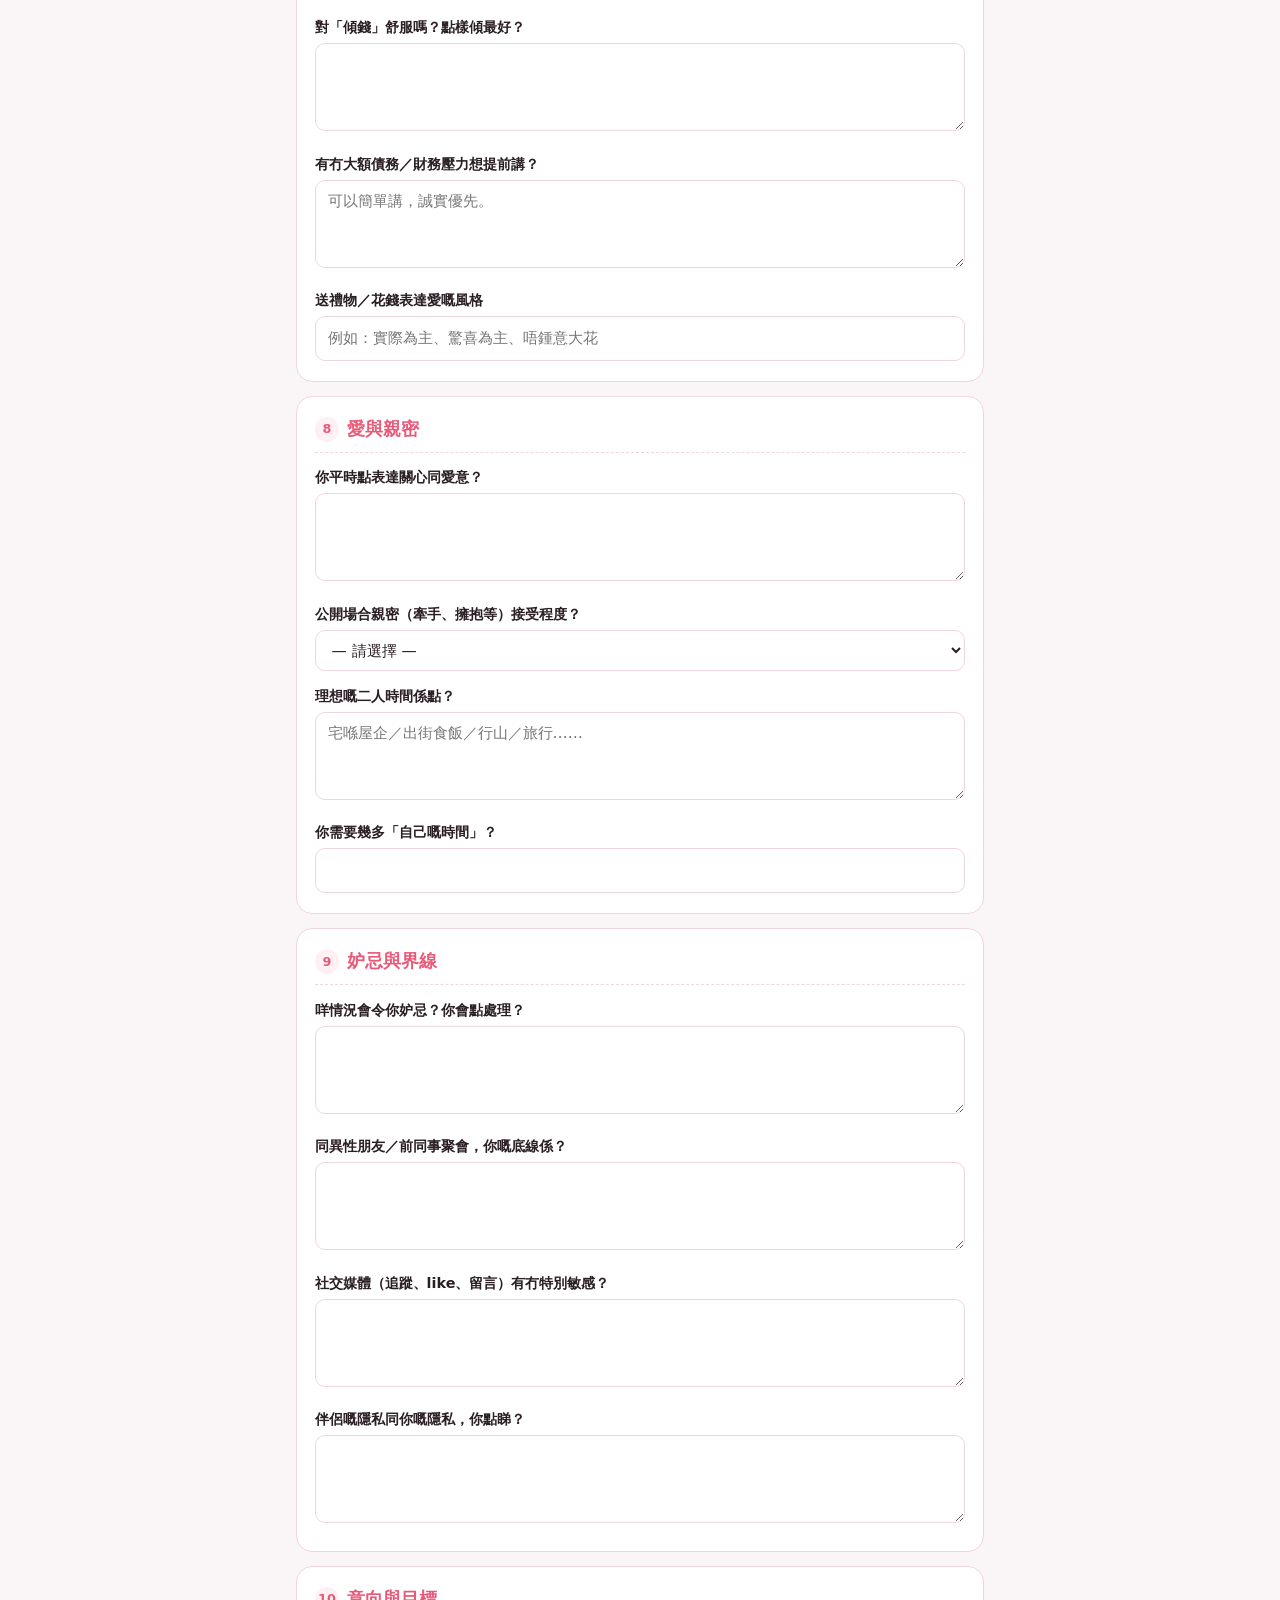
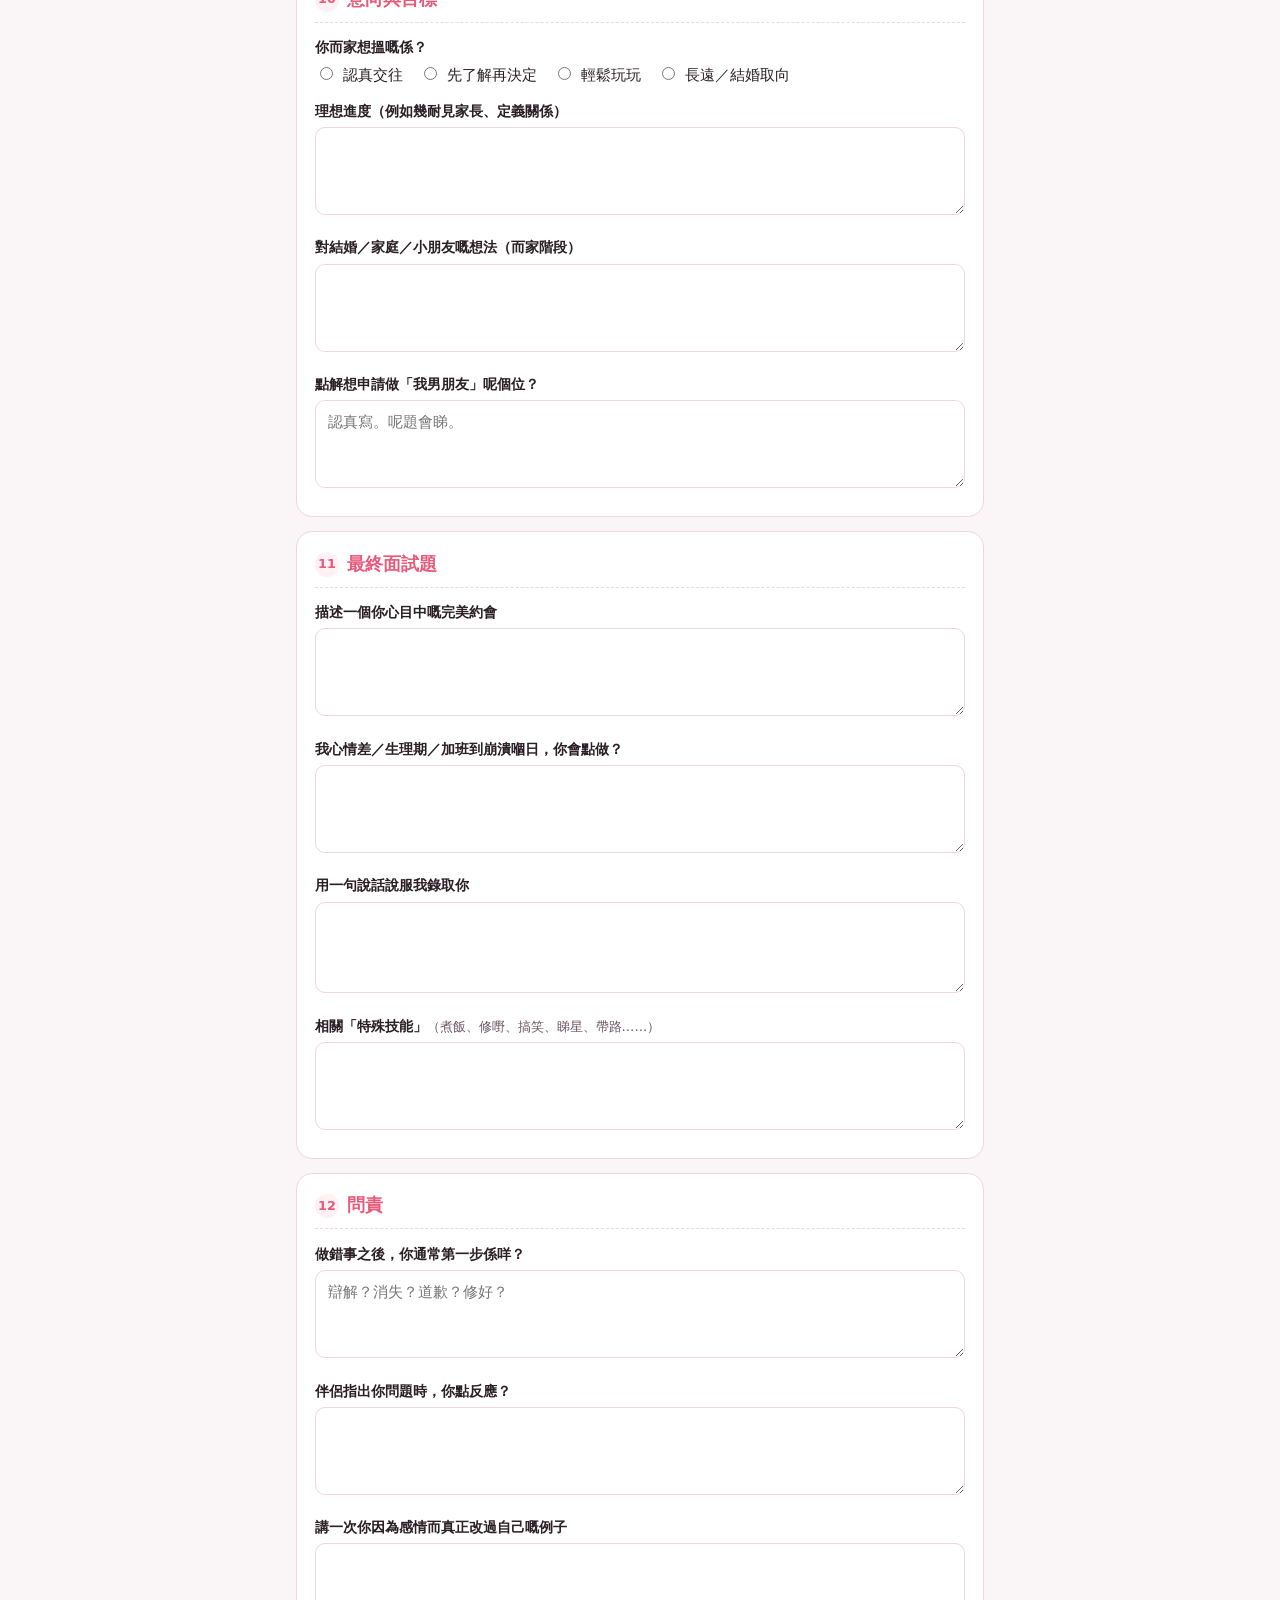
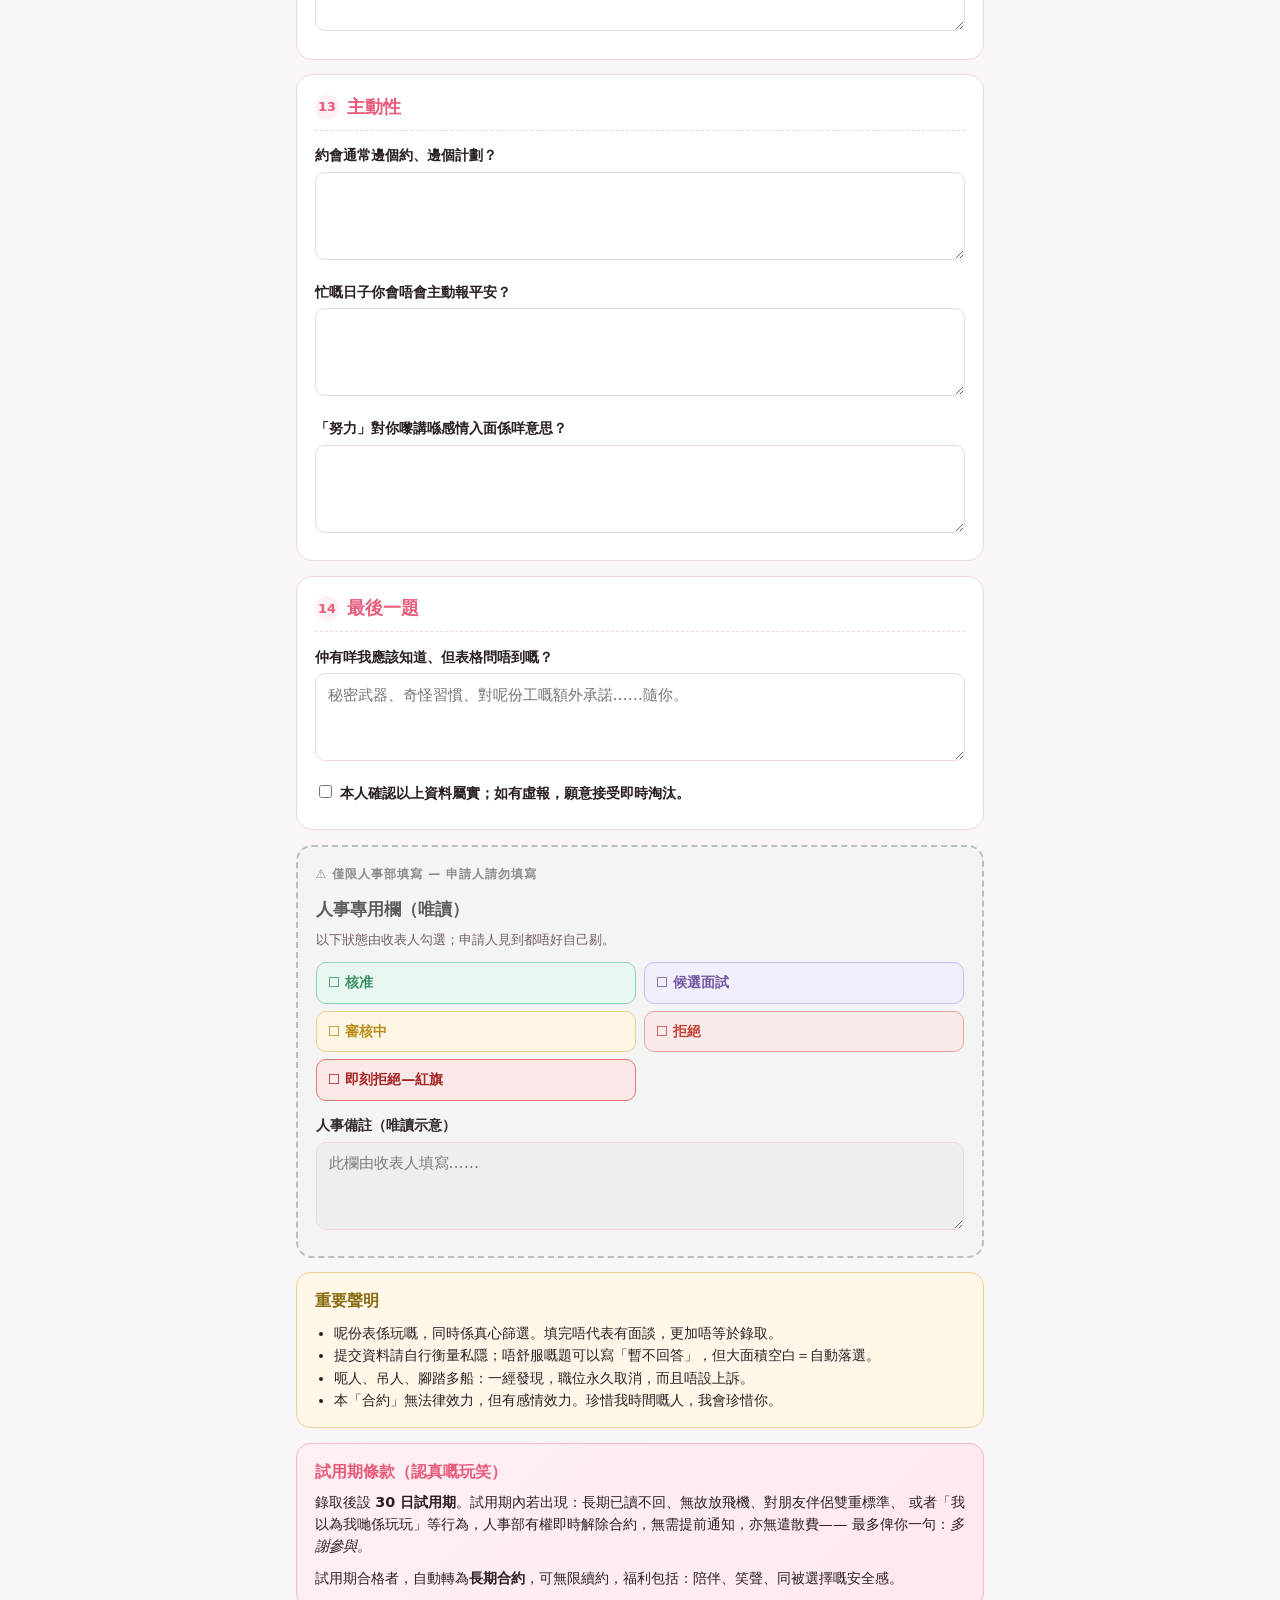
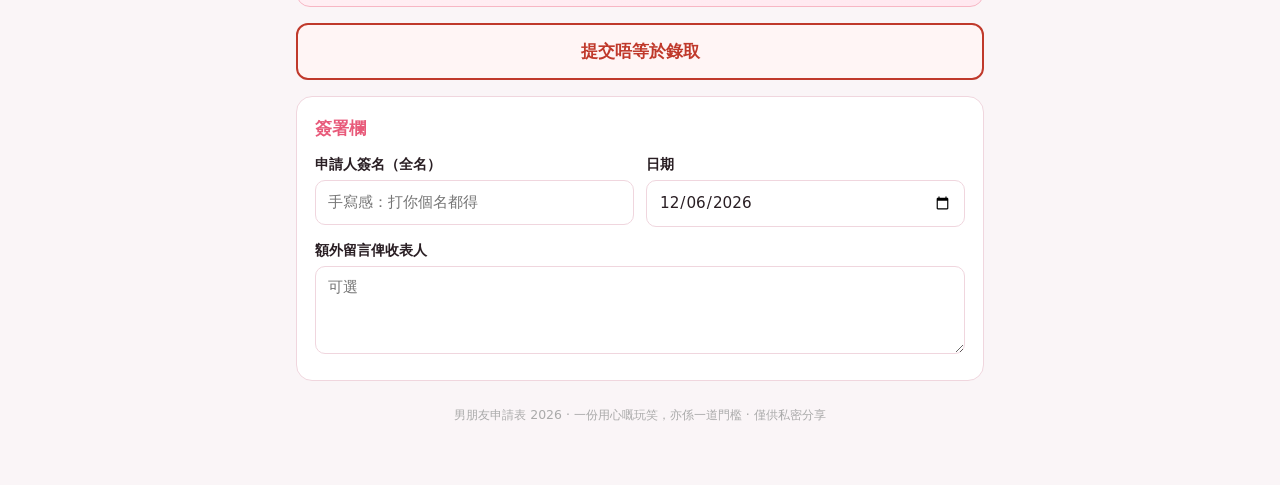
==== commit 94432813: "Add marital status options and kids count to questionnaire. Include 離婚/已婚 radios and kids_count numb" ====
--- a/questionnaire/index.html
+++ b/questionnaire/index.html
@@ -448,12 +448,18 @@
         <label><input type="radio" name="status" value="單身" /> 單身</label>
         <label><input type="radio" name="status" value="剛分手" /> 剛分手</label>
         <label><input type="radio" name="status" value="有曖昧" /> 有曖昧</label>
+        <label><input type="radio" name="status" value="離婚" /> 離婚</label>
+        <label><input type="radio" name="status" value="已婚" /> 已婚</label>
         <label><input type="radio" name="status" value="複雜" /> 複雜（請解釋）</label>
       </div>
     </div>
     <div class="field">
       <label class="lbl" for="status_note">如選「複雜」，請解釋</label>
       <textarea id="status_note" name="status_note" placeholder="講清楚，唔好曖昧……等等，呢度可以曖昧。"></textarea>
+    </div>
+    <div class="field">
+      <label class="lbl" for="kids_count">子女人數 <span class="sublbl">（有幾個仔女）</span></label>
+      <input type="number" id="kids_count" name="kids_count" min="0" max="99" placeholder="0＝冇" />
     </div>
     <div class="field">
       <label class="lbl" for="three_words">用三個詞形容自己</label>
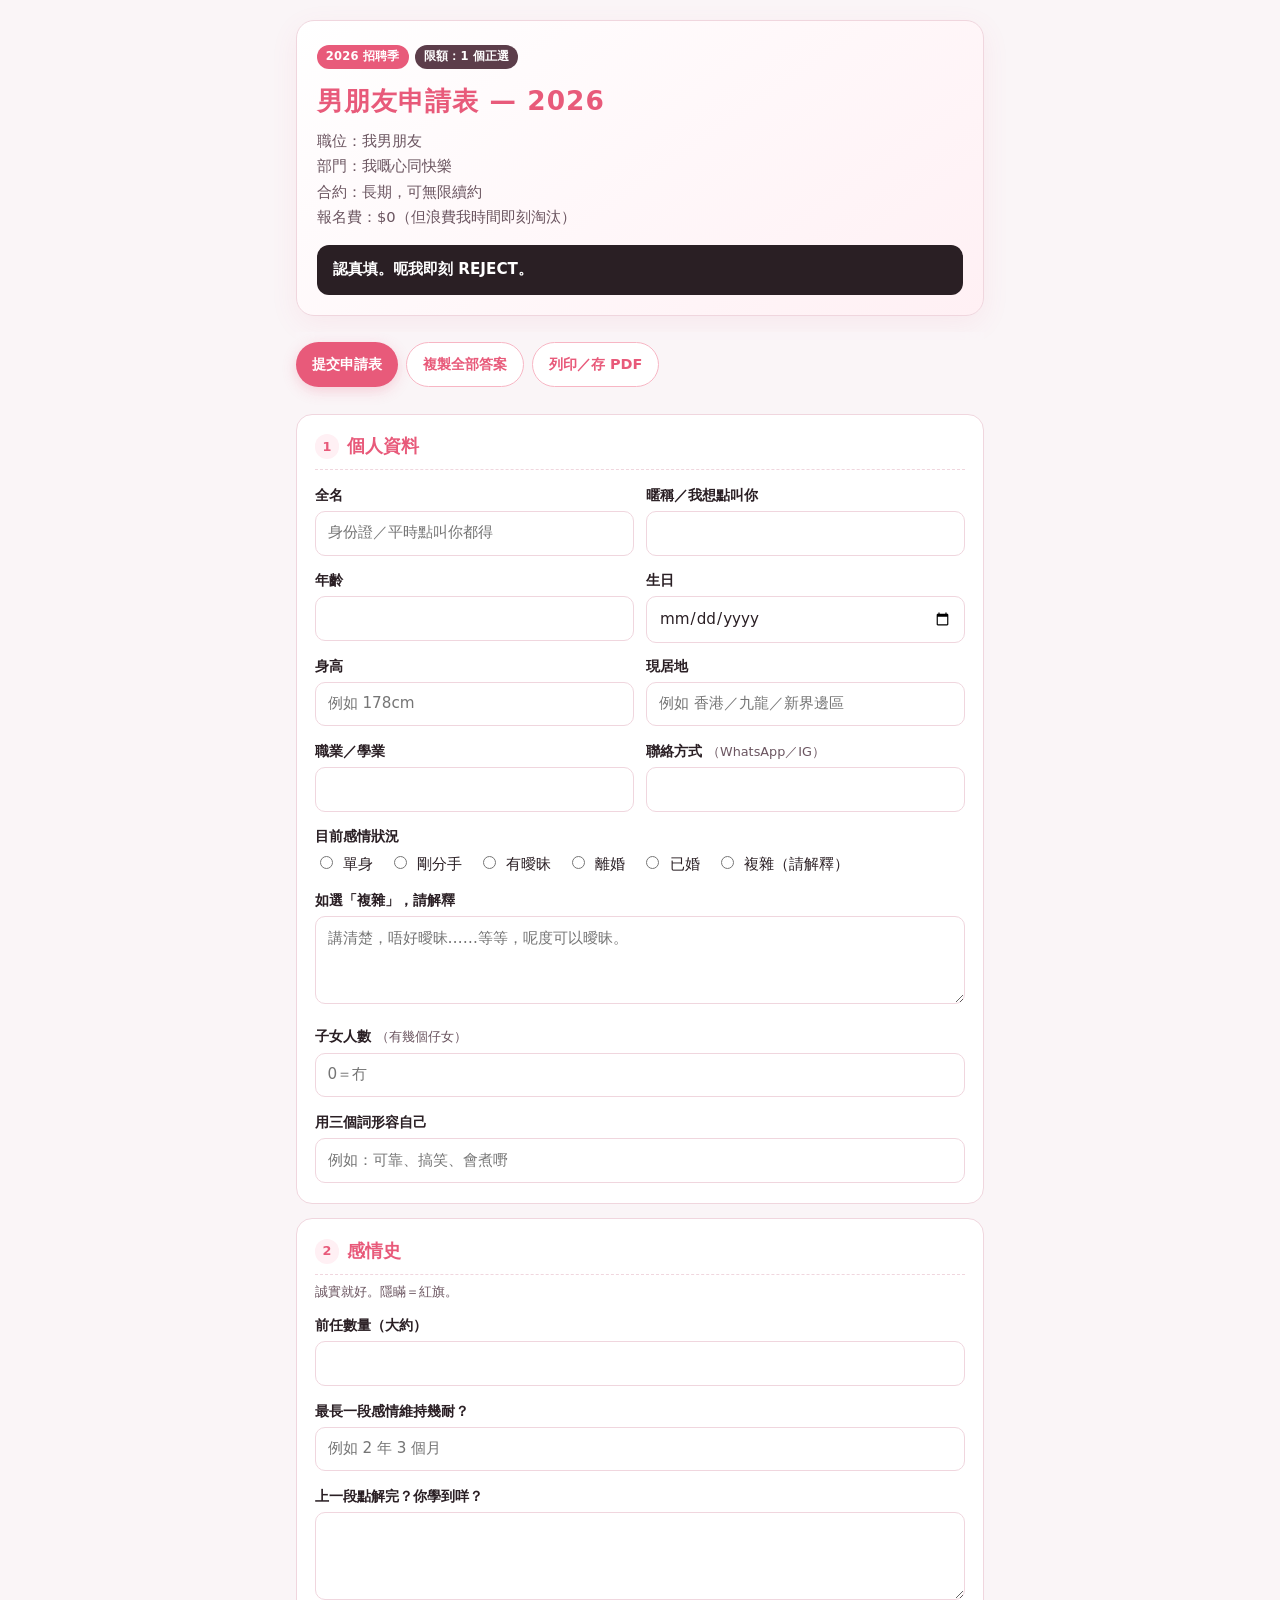
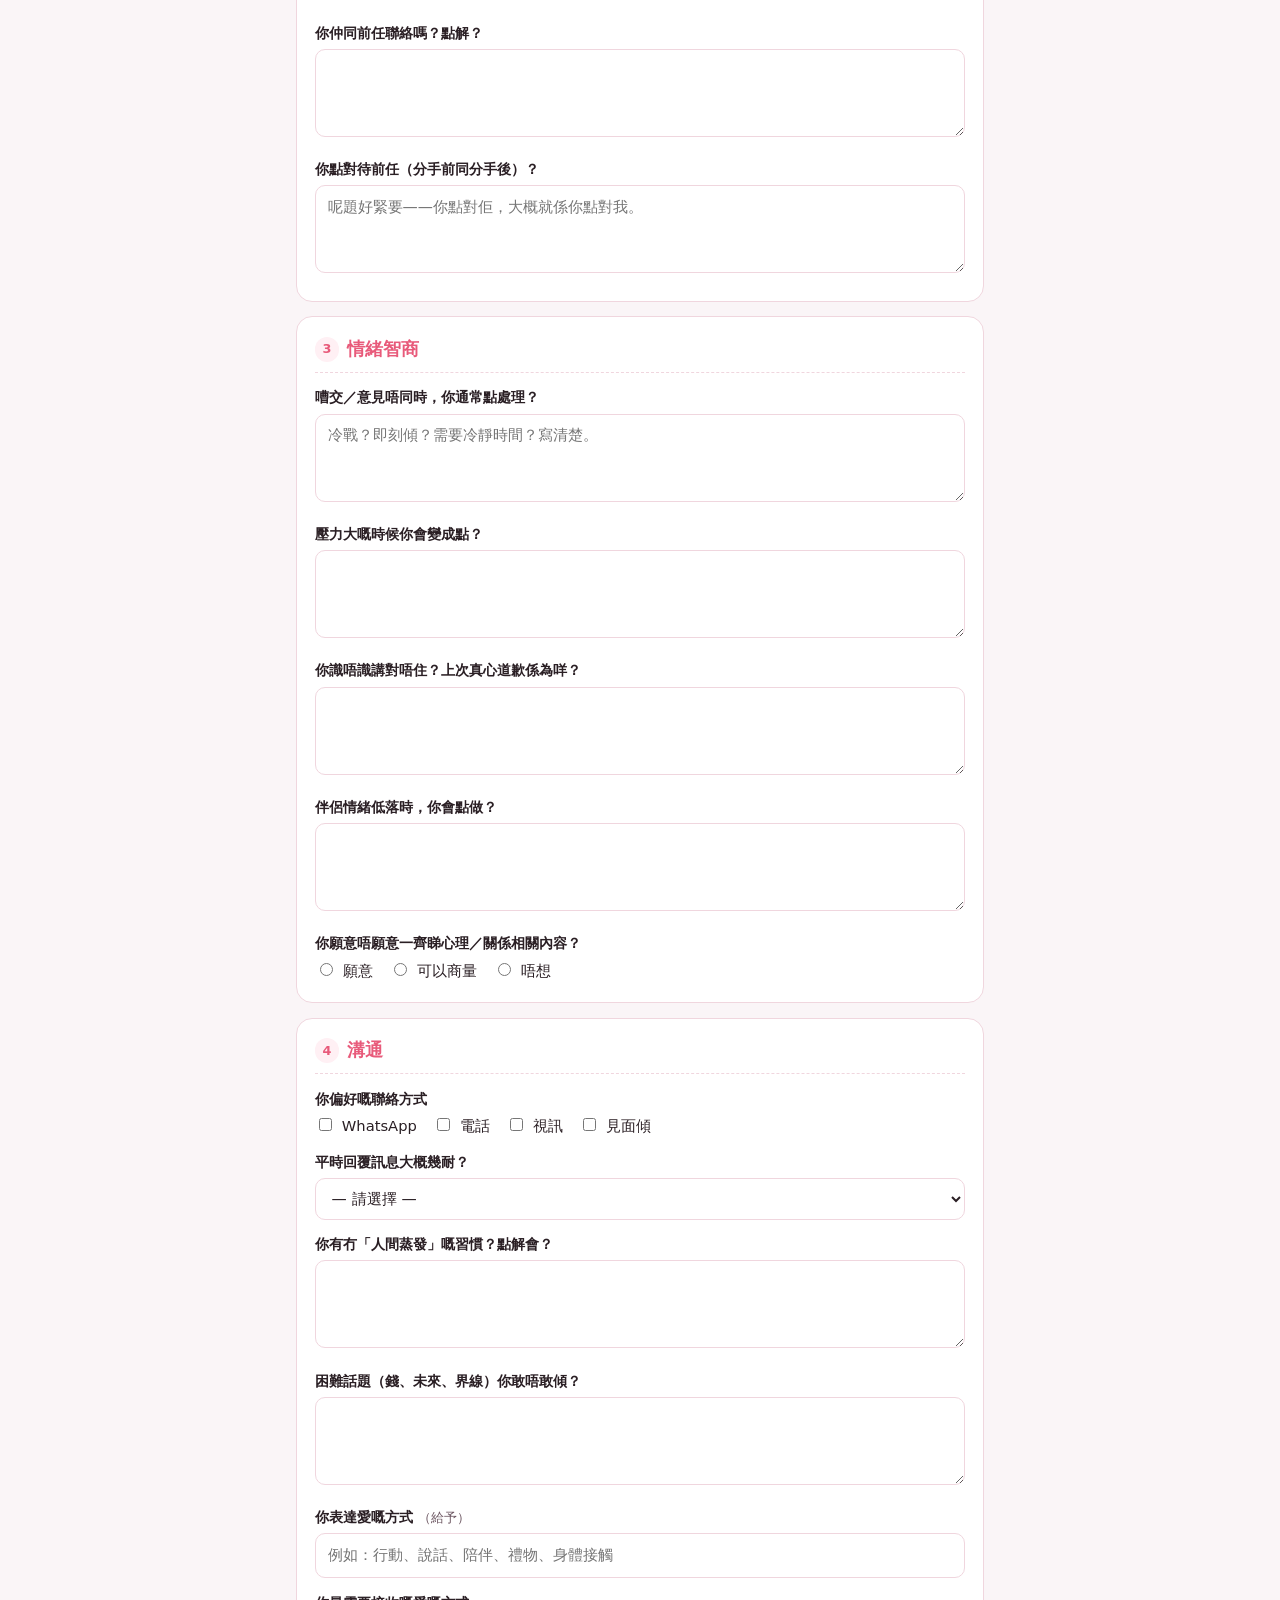
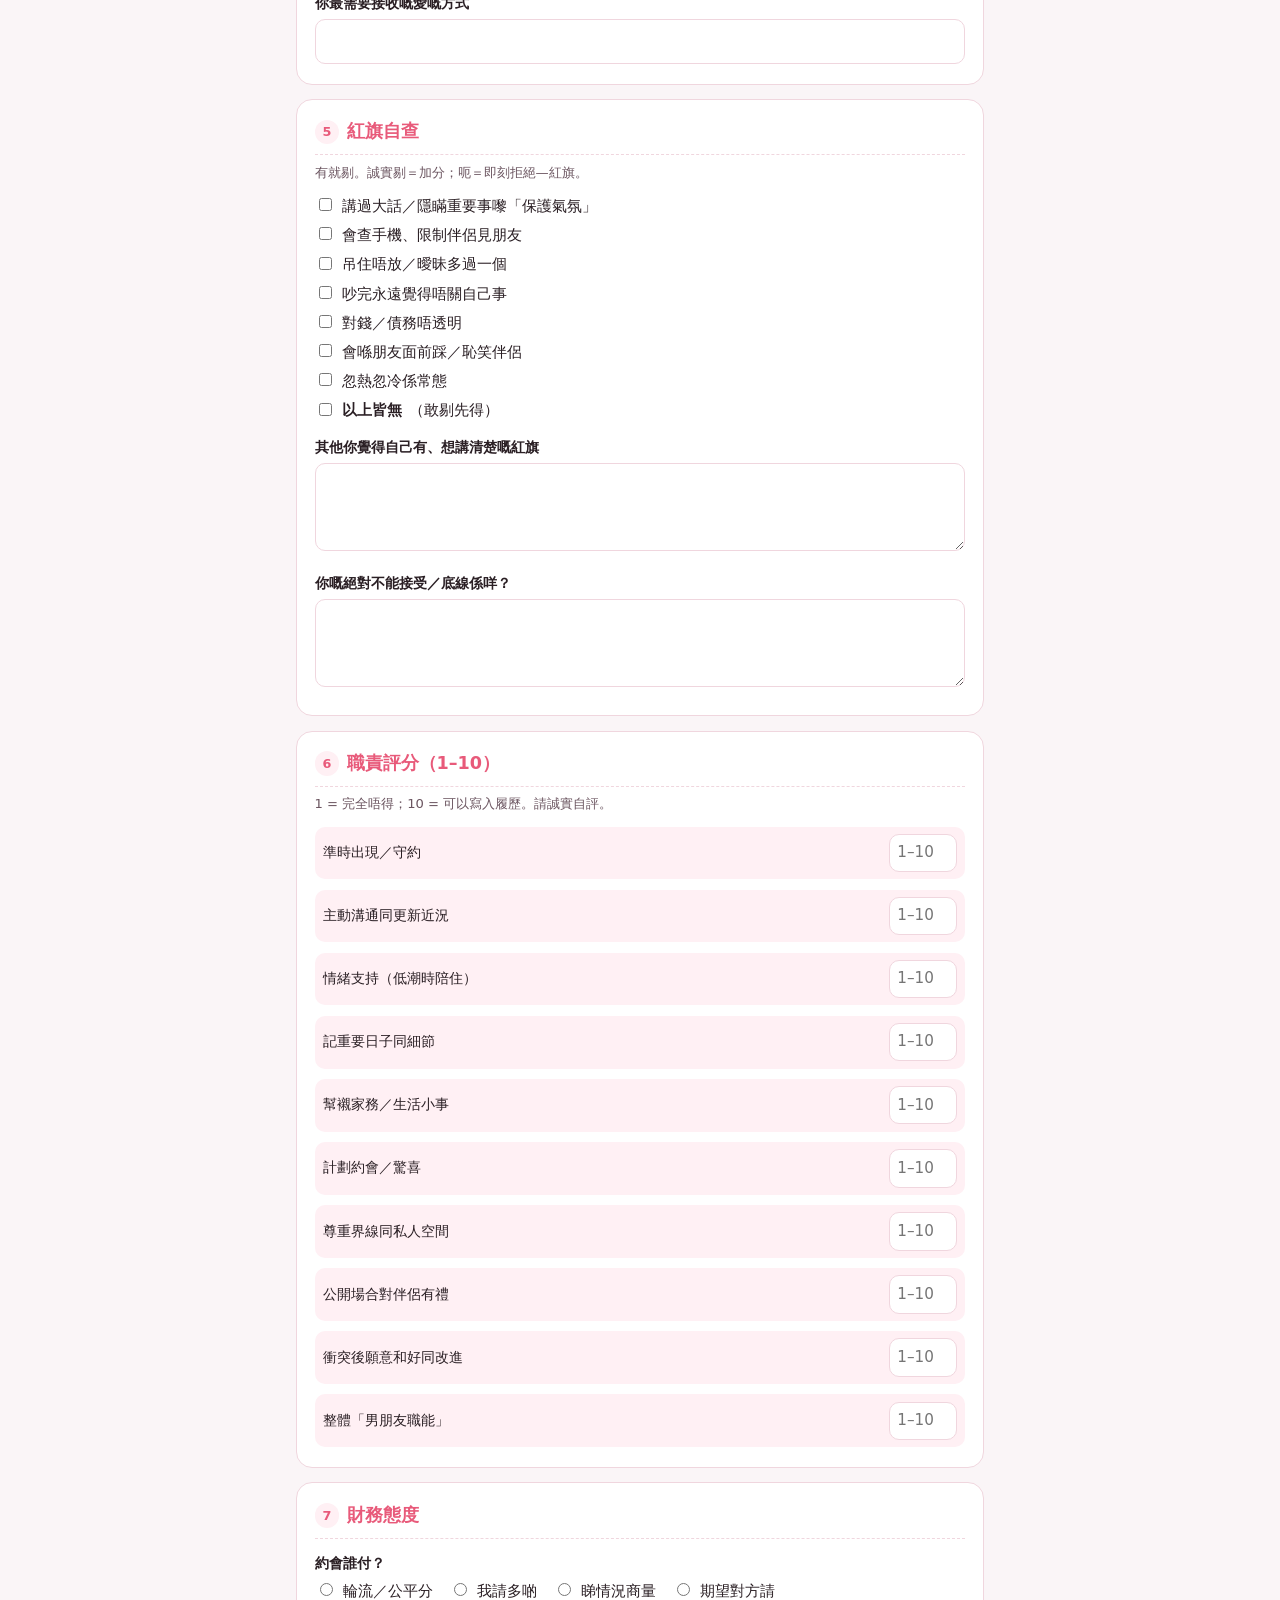
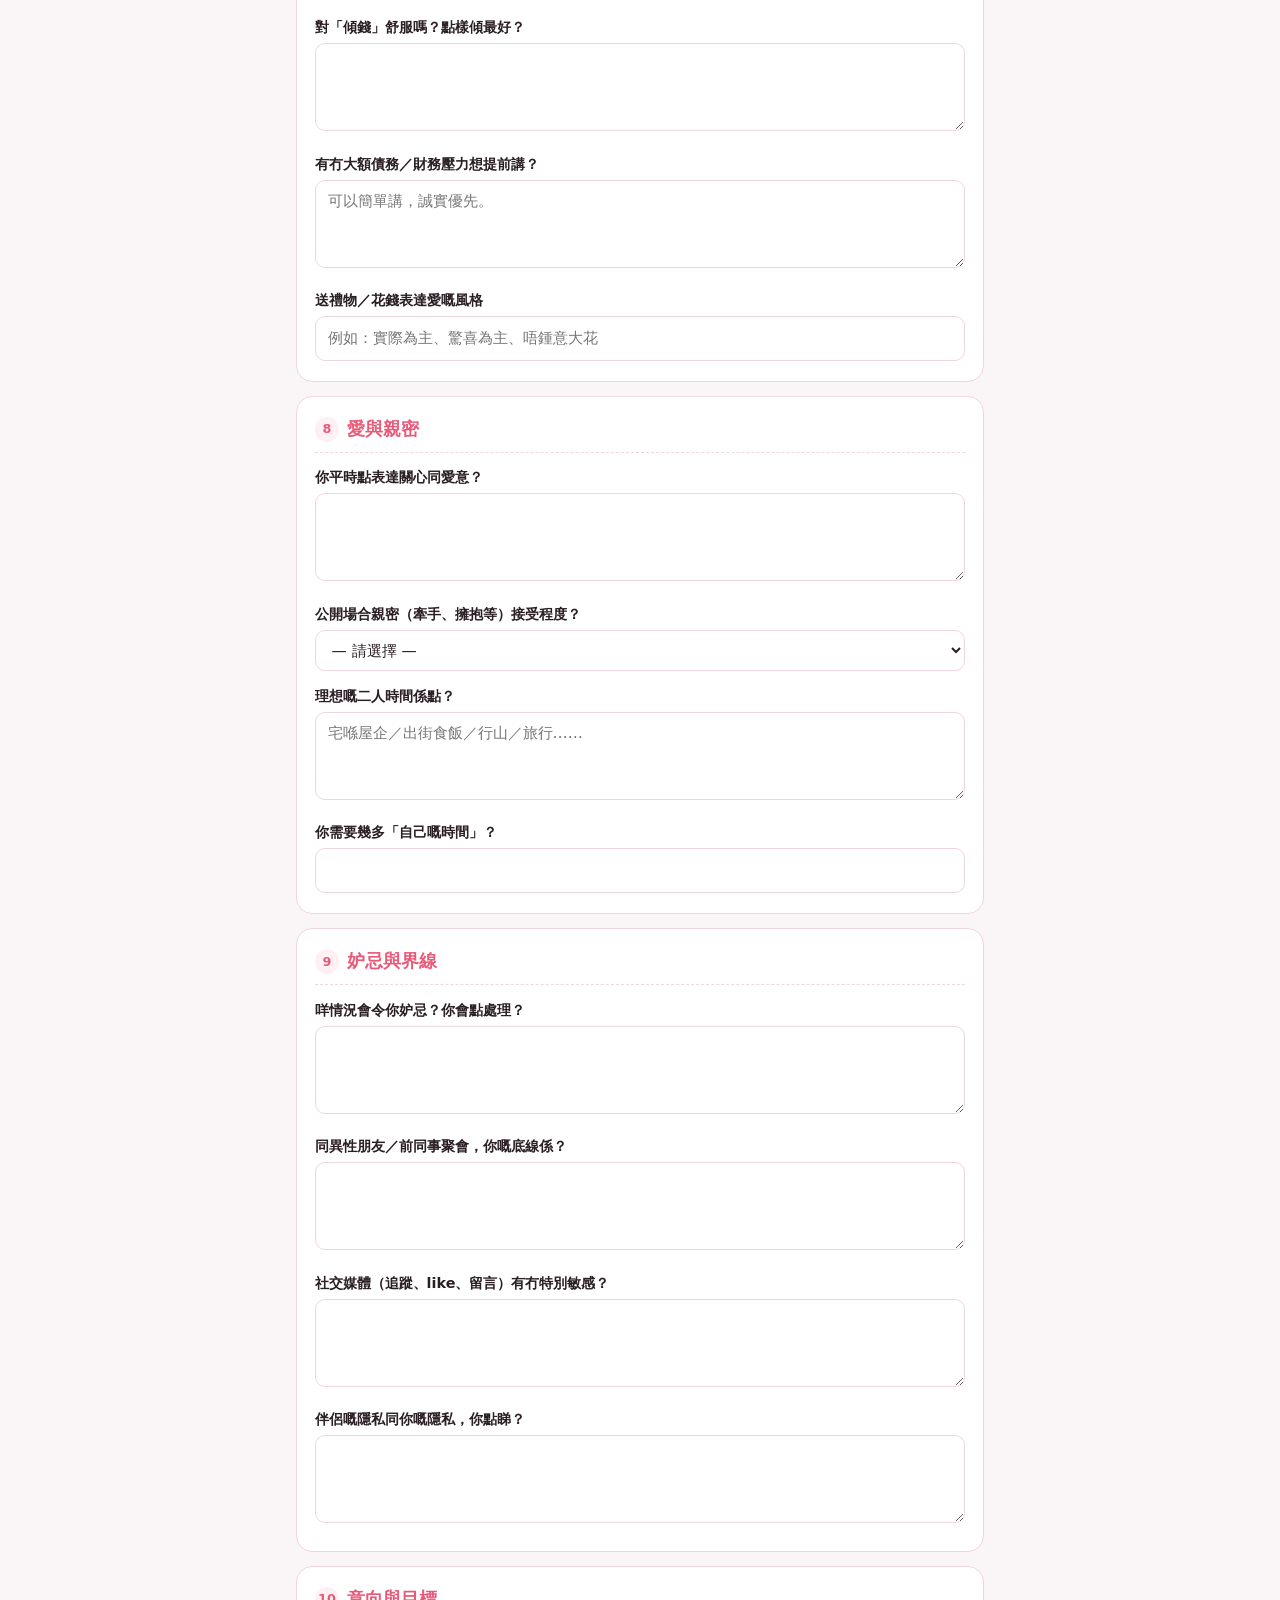
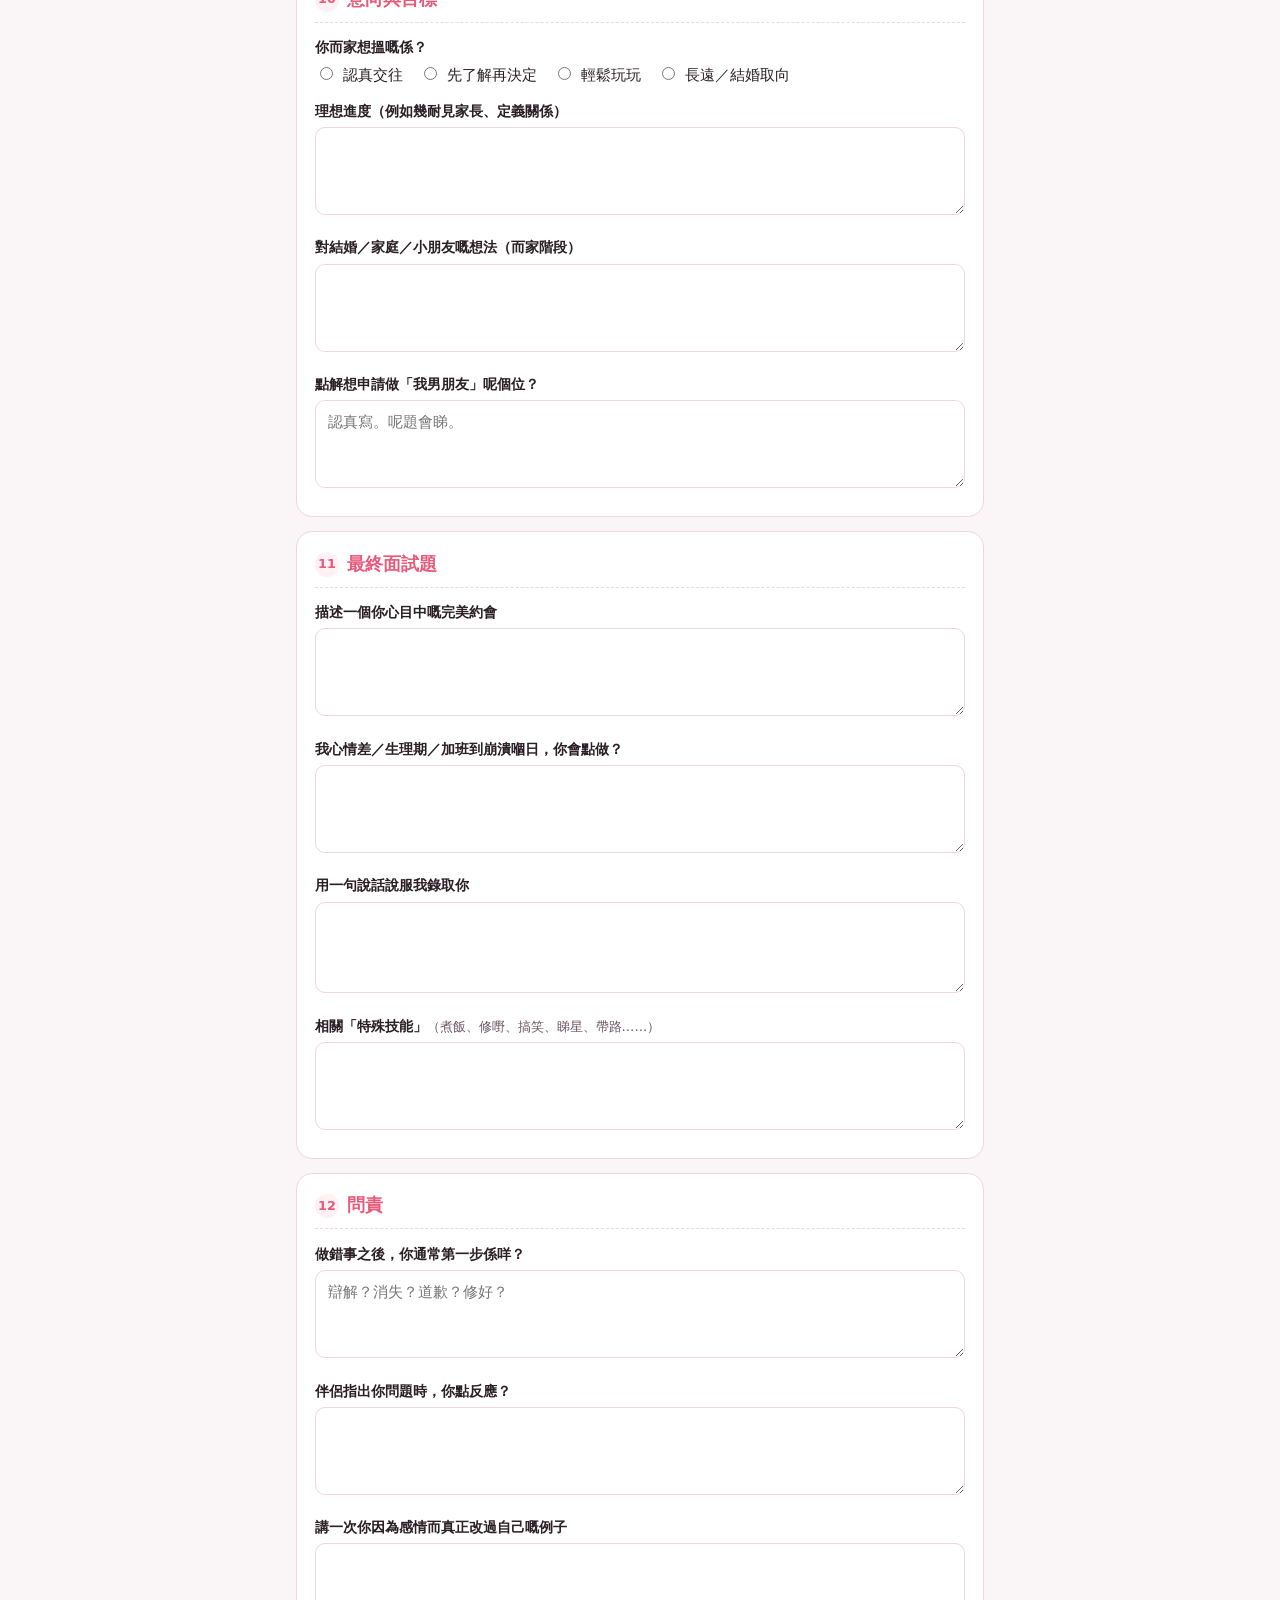
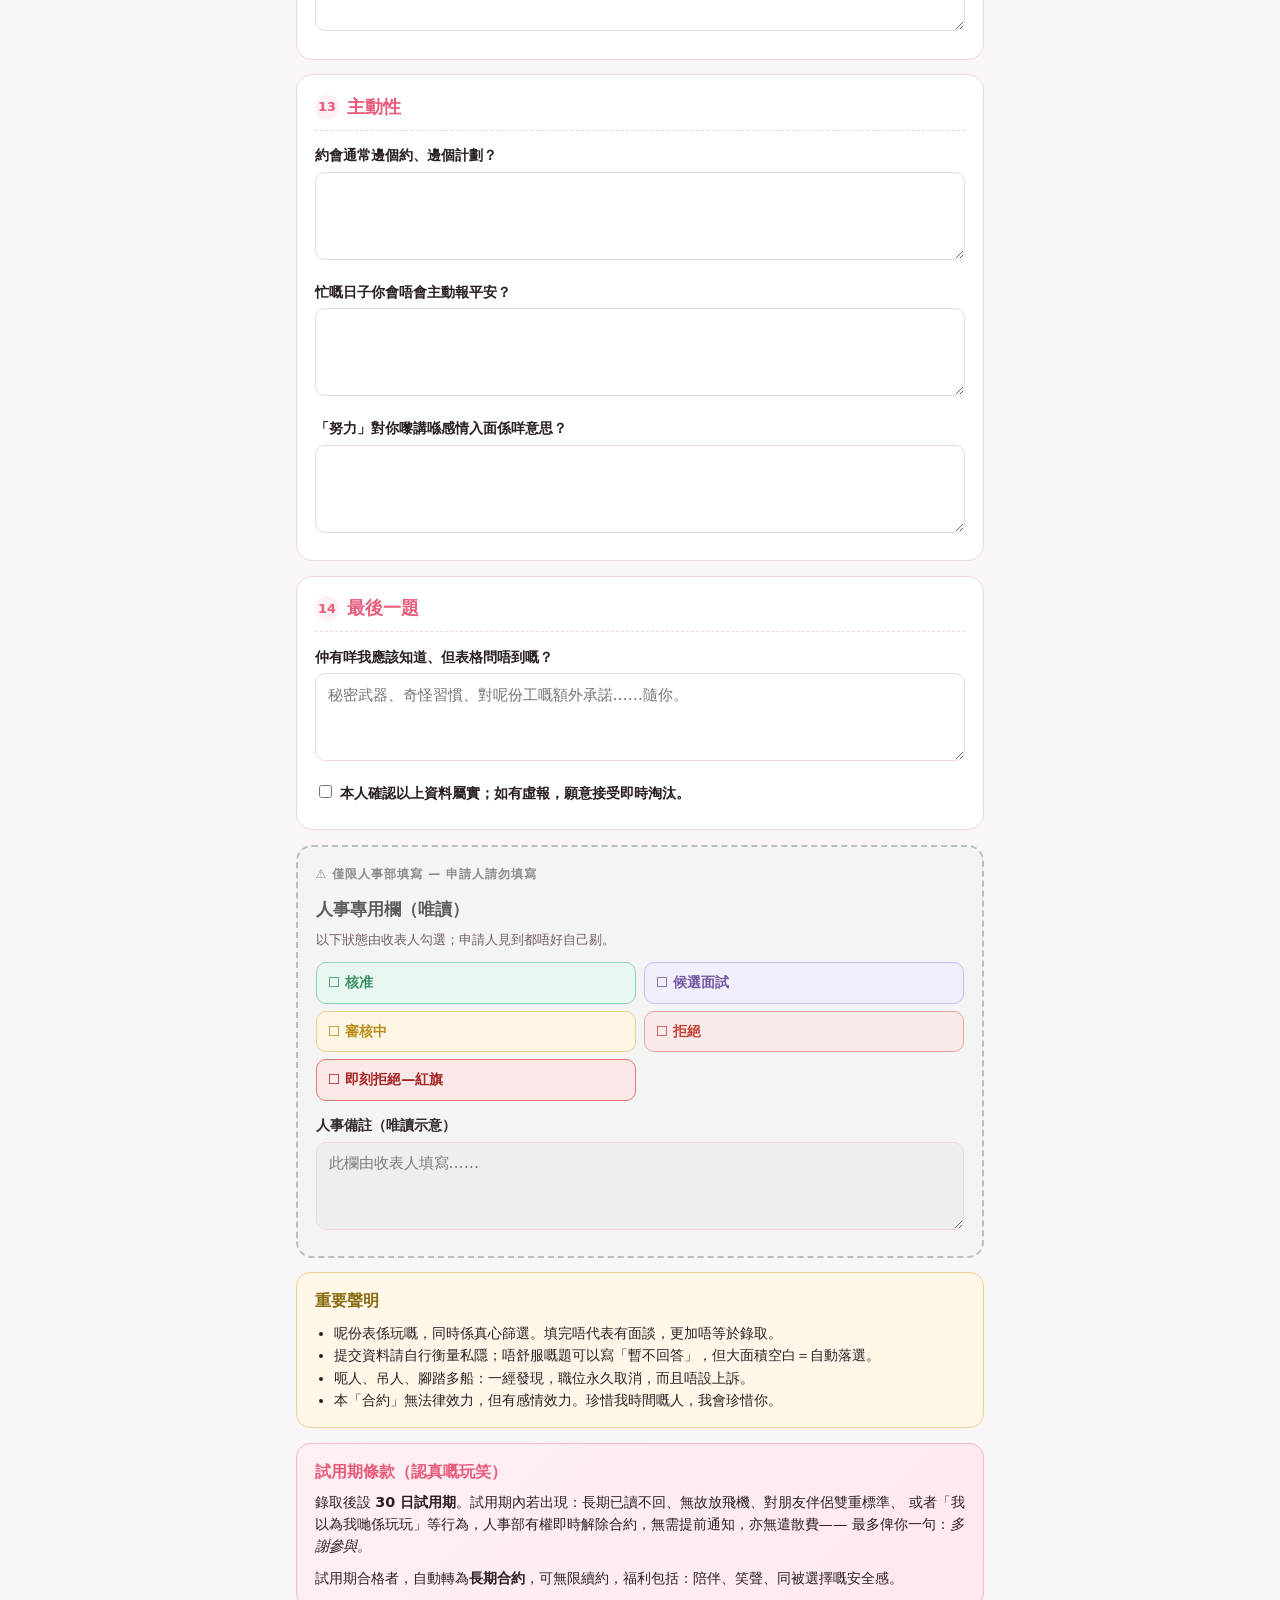
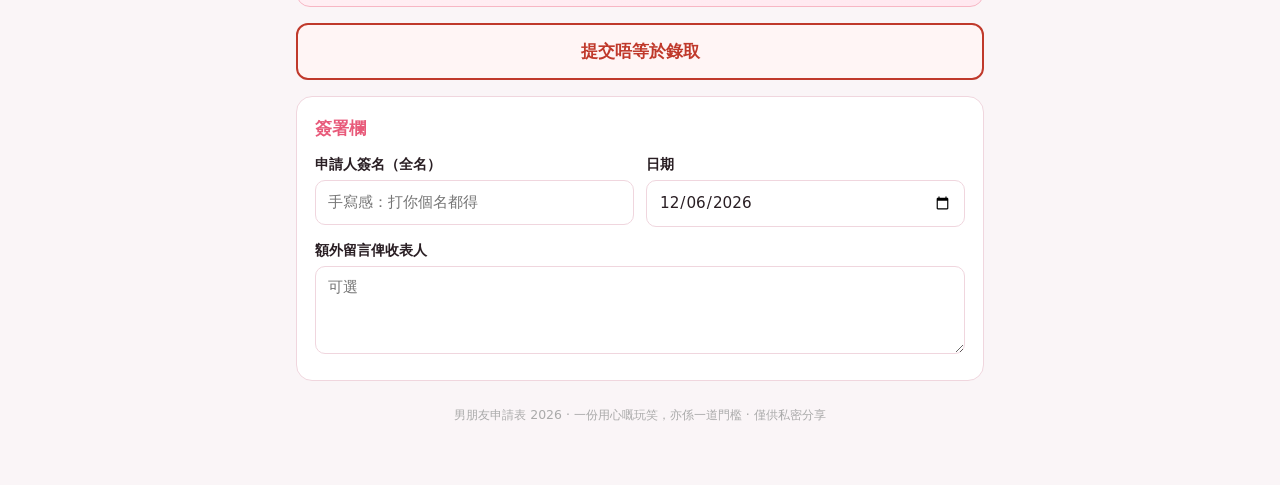
==== commit 23b51125: "Hide email delivery wording from questionnaire submit UI Keep FormSubmit delivery unchanged; button " ====
--- a/questionnaire/index.html
+++ b/questionnaire/index.html
@@ -385,7 +385,7 @@
 </header>
 
 <div class="toolbar no-print">
-  <button type="submit" form="bf-form" class="action" id="btn-submit">提交申請表（電郵畀收表人）</button>
+  <button type="submit" form="bf-form" class="action" id="btn-submit">提交申請表</button>
   <button type="button" class="action secondary" id="btn-copy">複製全部答案</button>
   <button type="button" class="action secondary" id="btn-print">列印／存 PDF</button>
   <span id="copy-toast">已複製 ✦</span>
@@ -1067,7 +1067,7 @@
     note.style.background = "#e8fff0";
     note.style.padding = "12px";
     note.style.margin = "12px 0";
-    note.textContent = "申請已提交！收表人會喺電郵收到你嘅答案 ✦";
+    note.textContent = "申請已提交！多謝填寫 ✦";
     var wrap = document.querySelector(".page") || document.body;
     wrap.insertBefore(note, wrap.firstChild);
   }
